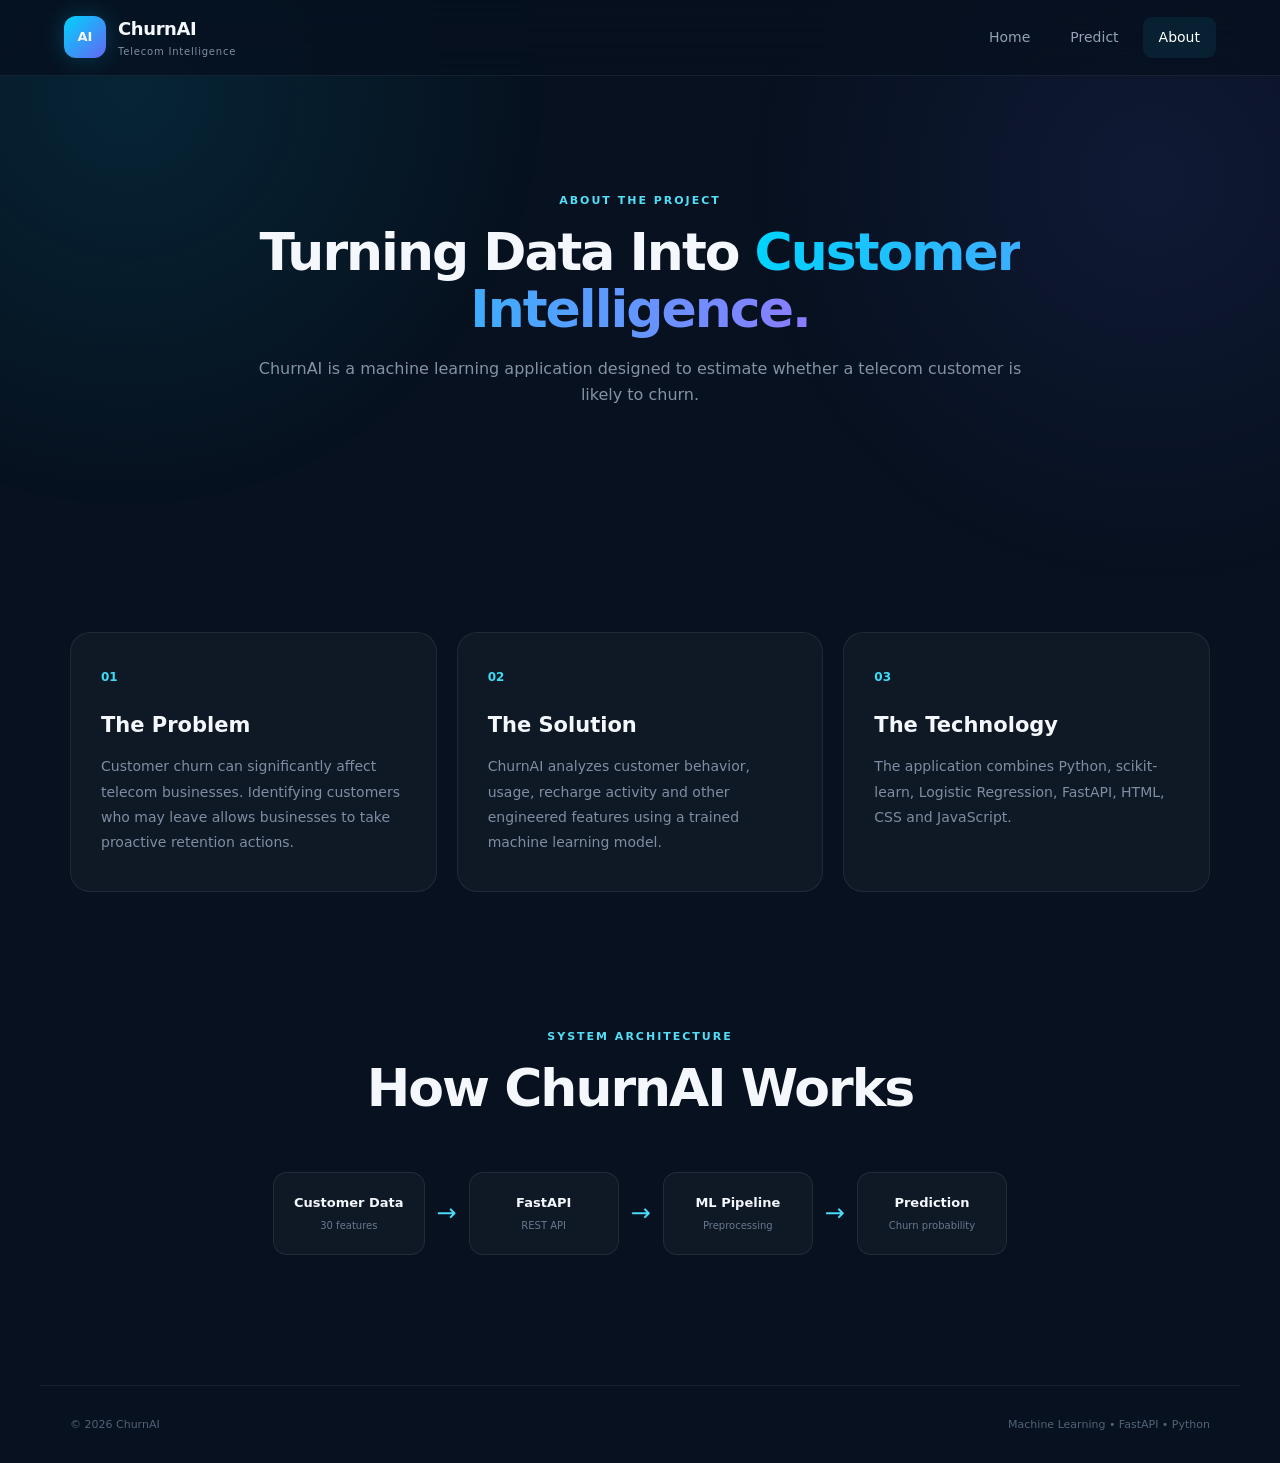
==== frontend/about.html @ fdecaa7c "Initial commit - telecom churn prediction system" ====
<!DOCTYPE html>
<html lang="en">

<head>

    <meta charset="UTF-8">

    <meta
        name="viewport"
        content="width=device-width, initial-scale=1.0"
    >

    <title>ChurnAI | About</title>

    <link rel="stylesheet" href="css/style.css">

</head>


<body>


<header class="navbar">

    <a href="index.html" class="brand">

        <div class="brand-icon">
            AI
        </div>

        <div>

            <strong>ChurnAI</strong>

            <small>
                Telecom Intelligence
            </small>

        </div>

    </a>


    <nav>

        <a href="index.html">
            Home
        </a>

        <a href="predict.html">
            Predict
        </a>

        <a href="about.html" class="active">
            About
        </a>

    </nav>

</header>



<main>


<section class="about-hero">

    <div class="section-heading">

        <span>
            ABOUT THE PROJECT
        </span>

        <h1>
            Turning Data Into
            <span>Customer Intelligence.</span>
        </h1>

        <p>
            ChurnAI is a machine learning application
            designed to estimate whether a telecom customer
            is likely to churn.
        </p>

    </div>

</section>



<section class="section">


    <div class="about-grid">


        <div class="about-card">

            <span>
                01
            </span>

            <h2>
                The Problem
            </h2>

            <p>
                Customer churn can significantly affect
                telecom businesses. Identifying customers
                who may leave allows businesses to take
                proactive retention actions.
            </p>

        </div>



        <div class="about-card">

            <span>
                02
            </span>

            <h2>
                The Solution
            </h2>

            <p>
                ChurnAI analyzes customer behavior,
                usage, recharge activity and other
                engineered features using a trained
                machine learning model.
            </p>

        </div>



        <div class="about-card">

            <span>
                03
            </span>

            <h2>
                The Technology
            </h2>

            <p>
                The application combines Python,
                scikit-learn, Logistic Regression,
                FastAPI, HTML, CSS and JavaScript.
            </p>

        </div>


    </div>


</section>



<section class="architecture">


    <div class="section-heading">

        <span>
            SYSTEM ARCHITECTURE
        </span>

        <h2>
            How ChurnAI Works
        </h2>

    </div>


    <div class="architecture-flow">


        <div class="architecture-node">

            <strong>
                Customer Data
            </strong>

            <span>
                30 features
            </span>

        </div>


        <div class="flow-arrow">
            →
        </div>


        <div class="architecture-node">

            <strong>
                FastAPI
            </strong>

            <span>
                REST API
            </span>

        </div>


        <div class="flow-arrow">
            →
        </div>


        <div class="architecture-node">

            <strong>
                ML Pipeline
            </strong>

            <span>
                Preprocessing
            </span>

        </div>


        <div class="flow-arrow">
            →
        </div>


        <div class="architecture-node">

            <strong>
                Prediction
            </strong>

            <span>
                Churn probability
            </span>

        </div>


    </div>

</section>


</main>



<footer>

    <div>
        © 2026 ChurnAI
    </div>

    <div>
        Machine Learning • FastAPI • Python
    </div>

</footer>


<script src="js/script.js"></script>

</body>

</html>
---- frontend/css/style.css ----
/* ============================================================
   CHURNAI - GLOBAL STYLES
   ============================================================ */


/* ============================================================
   RESET
   ============================================================ */

* {
    margin: 0;
    padding: 0;
    box-sizing: border-box;
}


html {
    scroll-behavior: smooth;
}


body {
    font-family:
        Inter,
        system-ui,
        -apple-system,
        BlinkMacSystemFont,
        "Segoe UI",
        sans-serif;

    background: #07111f;

    color: #f4f7fb;

    line-height: 1.6;

    min-height: 100vh;
}


/* ============================================================
   BACKGROUND
   ============================================================ */

body::before {
    content: "";

    position: fixed;

    inset: 0;

    pointer-events: none;

    background:
        radial-gradient(
            circle at 10% 10%,
            rgba(0, 212, 255, 0.10),
            transparent 30%
        ),

        radial-gradient(
            circle at 90% 20%,
            rgba(99, 102, 241, 0.10),
            transparent 30%
        );

    z-index: -1;
}


/* ============================================================
   LINKS
   ============================================================ */

a {
    color: inherit;

    text-decoration: none;
}


/* ============================================================
   NAVBAR
   ============================================================ */

.navbar {

    position: sticky;

    top: 0;

    z-index: 1000;

    height: 76px;

    padding:
        0
        clamp(20px, 5vw, 80px);

    display: flex;

    align-items: center;

    justify-content: space-between;

    background:
        rgba(7, 17, 31, 0.82);

    backdrop-filter: blur(18px);

    border-bottom:
        1px solid rgba(255, 255, 255, 0.07);
}


/* ============================================================
   BRAND
   ============================================================ */

.brand {

    display: flex;

    align-items: center;

    gap: 12px;
}


.brand-icon {

    width: 42px;

    height: 42px;

    display: grid;

    place-items: center;

    border-radius: 12px;

    font-size: 13px;

    font-weight: 800;

    background:
        linear-gradient(
            135deg,
            #00d4ff,
            #6366f1
        );

    box-shadow:
        0 0 25px rgba(0, 212, 255, 0.22);
}


.brand strong {

    display: block;

    font-size: 18px;

    letter-spacing: -0.4px;
}


.brand small {

    display: block;

    color: #7f8da3;

    font-size: 10px;

    letter-spacing: 0.8px;
}


/* ============================================================
   NAVIGATION
   ============================================================ */

.navbar nav {

    display: flex;

    align-items: center;

    gap: 8px;
}


.navbar nav a {

    position: relative;

    padding: 9px 16px;

    color: #93a1b5;

    font-size: 14px;

    font-weight: 500;

    border-radius: 9px;

    transition:
        color 0.25s ease,
        background 0.25s ease;
}


.navbar nav a:hover {

    color: white;

    background:
        rgba(255, 255, 255, 0.05);
}


.navbar nav a.active {

    color: #ffffff;

    background:
        rgba(0, 212, 255, 0.08);
}


/* ============================================================
   MAIN
   ============================================================ */

main {

    overflow: hidden;
}


/* ============================================================
   HERO
   ============================================================ */

.hero {

    max-width: 1250px;

    min-height: 700px;

    margin: auto;

    padding:
        100px 30px;

    display: grid;

    grid-template-columns:
        1.1fr
        0.9fr;

    align-items: center;

    gap: 70px;
}


.hero-content {

    max-width: 700px;
}


.status-pill {

    display: inline-flex;

    align-items: center;

    gap: 9px;

    padding: 7px 12px;

    margin-bottom: 24px;

    border:
        1px solid rgba(0, 212, 255, 0.18);

    border-radius: 999px;

    color: #79eaff;

    background:
        rgba(0, 212, 255, 0.06);

    font-size: 11px;

    font-weight: 700;

    letter-spacing: 1px;
}


.status-pill span {

    width: 7px;

    height: 7px;

    border-radius: 50%;

    background: #00e5a0;

    box-shadow:
        0 0 12px #00e5a0;

    animation:
        pulse 2s infinite;
}


.hero h1 {

    font-size:
        clamp(45px, 6vw, 78px);

    line-height: 1.02;

    letter-spacing: -4px;

    margin-bottom: 28px;
}


.hero h1 span {

    display: block;

    background:
        linear-gradient(
            90deg,
            #00d4ff,
            #8b7cff
        );

    -webkit-background-clip: text;

    background-clip: text;

    color: transparent;
}


.hero p {

    max-width: 620px;

    color: #8e9bad;

    font-size: 17px;

    line-height: 1.8;

    margin-bottom: 35px;
}


/* ============================================================
   BUTTONS
   ============================================================ */

.hero-buttons {

    display: flex;

    flex-wrap: wrap;

    gap: 13px;
}


.btn {

    display: inline-flex;

    align-items: center;

    justify-content: center;

    gap: 8px;

    padding:
        13px 21px;

    border-radius: 10px;

    font-size: 14px;

    font-weight: 700;

    cursor: pointer;

    border: 1px solid transparent;

    transition:
        transform 0.25s ease,
        box-shadow 0.25s ease,
        background 0.25s ease;
}


.btn:hover {

    transform:
        translateY(-3px);
}


.btn-primary {

    color: #03111b;

    background:
        linear-gradient(
            135deg,
            #00d4ff,
            #6ee7f9
        );

    box-shadow:
        0 10px 35px
        rgba(0, 212, 255, 0.18);
}


.btn-primary:hover {

    box-shadow:
        0 15px 45px
        rgba(0, 212, 255, 0.30);
}


.btn-secondary {

    color: #dbe4ef;

    background:
        rgba(255, 255, 255, 0.04);

    border:
        1px solid rgba(255, 255, 255, 0.10);
}


.btn-secondary:hover {

    background:
        rgba(255, 255, 255, 0.08);
}


/* ============================================================
   HERO CARD
   ============================================================ */

.hero-card {

    display: flex;

    justify-content: center;

    align-items: center;
}


.floating-card {

    width: min(390px, 100%);

    min-height: 360px;

    padding: 32px;

    border-radius: 26px;

    background:
        linear-gradient(
            145deg,
            rgba(18, 37, 59, 0.95),
            rgba(9, 23, 40, 0.92)
        );

    border:
        1px solid rgba(255, 255, 255, 0.09);

    box-shadow:
        0 35px 100px
        rgba(0, 0, 0, 0.35);

    animation:
        floatCard 5s ease-in-out infinite;
}


.card-label {

    display: block;

    color: #718198;

    font-size: 10px;

    letter-spacing: 2px;

    margin-bottom: 10px;
}


.floating-card strong {

    display: block;

    font-size: 28px;

    margin-bottom: 45px;
}


.mini-chart {

    height: 130px;

    display: flex;

    align-items: flex-end;

    gap: 14px;

    padding-bottom: 20px;

    border-bottom:
        1px solid rgba(255,255,255,0.08);
}


.mini-chart div {

    flex: 1;

    border-radius:
        7px 7px 2px 2px;

    background:
        linear-gradient(
            to top,
            #00d4ff,
            #6366f1
        );

    animation:
        chartGrow 1.5s ease forwards;
}


.card-footer {

    display: block;

    color: #728096;

    font-size: 12px;

    margin-top: 18px;
}


/* ============================================================
   SECTIONS
   ============================================================ */

.section {

    max-width: 1200px;

    margin: auto;

    padding:
        100px 30px;
}


.section-heading {

    max-width: 700px;

    margin:
        0 auto 55px;

    text-align: center;
}


.section-heading > span {

    color: #53def8;

    font-size: 11px;

    font-weight: 800;

    letter-spacing: 2px;
}


.section-heading h1,
.section-heading h2 {

    margin-top: 12px;

    font-size:
        clamp(34px, 5vw, 52px);

    line-height: 1.1;

    letter-spacing: -2px;
}


.section-heading p {

    margin-top: 18px;

    color: #8592a6;

    font-size: 16px;
}


/* ============================================================
   FEATURE GRID
   ============================================================ */

.feature-grid {

    display: grid;

    grid-template-columns:
        repeat(3, 1fr);

    gap: 20px;
}


.feature-card {

    padding: 30px;

    border-radius: 20px;

    background:
        rgba(255, 255, 255, 0.035);

    border:
        1px solid rgba(255, 255, 255, 0.07);

    transition:
        transform 0.3s ease,
        border 0.3s ease,
        background 0.3s ease;
}


.feature-card:hover {

    transform:
        translateY(-8px);

    background:
        rgba(255, 255, 255, 0.055);

    border-color:
        rgba(0, 212, 255, 0.25);
}


.feature-icon {

    width: 48px;

    height: 48px;

    display: grid;

    place-items: center;

    border-radius: 14px;

    margin-bottom: 20px;

    background:
        rgba(0, 212, 255, 0.08);

    font-size: 22px;
}


.feature-card h3 {

    font-size: 18px;

    margin-bottom: 10px;
}


.feature-card p {

    color: #8190a5;

    font-size: 14px;

    line-height: 1.7;
}


/* ============================================================
   CTA
   ============================================================ */

.cta-section {

    max-width: 1100px;

    margin:
        40px auto 100px;

    padding:
        70px 30px;

    text-align: center;

    border-radius: 28px;

    background:
        linear-gradient(
            135deg,
            rgba(0, 212, 255, 0.08),
            rgba(99, 102, 241, 0.08)
        );

    border:
        1px solid rgba(255, 255, 255, 0.08);
}


.cta-section h2 {

    font-size: 35px;

    letter-spacing: -1.5px;

    margin-bottom: 10px;
}


.cta-section p {

    color: #8794a8;

    margin-bottom: 25px;
}


/* ============================================================
   PREDICTION PAGE
   ============================================================ */

.prediction-page {

    max-width: 1050px;

    margin: auto;

    padding:
        90px 25px 110px;
}


.demo-box {

    margin-bottom: 30px;

    padding: 25px;

    display: flex;

    align-items: center;

    justify-content: space-between;

    gap: 20px;

    border-radius: 18px;

    background:
        rgba(255, 255, 255, 0.035);

    border:
        1px solid rgba(255, 255, 255, 0.08);
}


.demo-box h3 {

    margin-bottom: 5px;
}


.demo-box p {

    color: #7f8da1;

    font-size: 13px;
}


.demo-buttons {

    display: flex;

    flex-wrap: wrap;

    gap: 10px;
}


.demo-buttons button {

    padding: 11px 15px;

    border-radius: 9px;

    cursor: pointer;

    font-size: 12px;

    font-weight: 700;

    transition:
        transform 0.2s ease;
}


.demo-buttons button:hover {

    transform:
        translateY(-2px);
}


.demo-low {

    color: #5cf2b1;

    background:
        rgba(0, 229, 160, 0.07);

    border:
        1px solid rgba(0, 229, 160, 0.18);
}


.demo-high {

    color: #ff8e9b;

    background:
        rgba(255, 75, 100, 0.07);

    border:
        1px solid rgba(255, 75, 100, 0.18);
}


.demo-message {

    margin-top: 15px;

    color: #6ee7b7;

    font-size: 13px;

    animation:
        fadeIn 0.4s ease;
}


/* ============================================================
   FORM
   ============================================================ */

.prediction-form {

    display: flex;

    flex-direction: column;

    gap: 22px;

    transition:
        opacity 0.3s ease;
}


.form-section {

    padding: 30px;

    border-radius: 20px;

    background:
        rgba(255, 255, 255, 0.035);

    border:
        1px solid rgba(255, 255, 255, 0.07);
}


.form-section-heading {

    display: flex;

    align-items: flex-start;

    gap: 15px;

    margin-bottom: 28px;
}


.form-section-heading > span {

    width: 35px;

    height: 35px;

    display: grid;

    place-items: center;

    flex-shrink: 0;

    border-radius: 10px;

    color: #5ce7ff;

    background:
        rgba(0, 212, 255, 0.08);

    font-size: 12px;

    font-weight: 800;
}


.form-section-heading h2 {

    font-size: 19px;
}


.form-section-heading p {

    color: #75849a;

    font-size: 13px;

    margin-top: 3px;
}


.form-grid {

    display: grid;

    grid-template-columns:
        repeat(2, 1fr);

    gap: 22px;
}


.input-group {

    display: flex;

    flex-direction: column;

    gap: 6px;
}


.input-group label {

    color: #dce4ee;

    font-size: 13px;

    font-weight: 600;
}


.input-group small {

    min-height: 18px;

    color: #68778c;

    font-size: 11px;

    line-height: 1.4;
}


.input-group input {

    width: 100%;

    padding:
        12px 14px;

    color: #ffffff;

    background:
        rgba(0, 0, 0, 0.20);

    border:
        1px solid rgba(255, 255, 255, 0.09);

    border-radius: 9px;

    outline: none;

    font-size: 14px;

    transition:
        border 0.2s ease,
        box-shadow 0.2s ease;
}


.input-group input:focus {

    border-color:
        rgba(0, 212, 255, 0.55);

    box-shadow:
        0 0 0 3px
        rgba(0, 212, 255, 0.07);
}


.input-group input::placeholder {

    color: #506075;
}


/* ============================================================
   SUBMIT
   ============================================================ */

.submit-area {

    padding:
        25px;

    text-align: center;
}


.submit-btn {

    min-width: 230px;

    border: none;

    font-size: 14px;
}


.submit-area p {

    margin-top: 12px;

    color: #607087;

    font-size: 11px;
}


/* ============================================================
   LOADING
   ============================================================ */

.loading {

    padding: 70px 20px;

    text-align: center;

    animation:
        fadeIn 0.4s ease;
}


.loading h3 {

    margin-top: 20px;
}


.loading p {

    color: #708096;

    font-size: 13px;
}


.spinner {

    width: 50px;

    height: 50px;

    margin: auto;

    border:
        3px solid
        rgba(255,255,255,0.08);

    border-top-color:
        #00d4ff;

    border-radius: 50%;

    animation:
        spin 0.8s linear infinite;
}


.hidden {

    display: none !important;
}


/* ============================================================
   RESULT PAGE
   ============================================================ */

.result-page {

    max-width: 900px;

    margin: auto;

    padding:
        100px 25px;
}


.result-card {

    max-width: 700px;

    margin: auto;

    padding: 50px 35px;

    text-align: center;

    border-radius: 28px;

    background:
        linear-gradient(
            145deg,
            rgba(20, 38, 60, 0.9),
            rgba(9, 22, 38, 0.95)
        );

    border:
        1px solid rgba(255,255,255,0.08);

    box-shadow:
        0 35px 90px
        rgba(0,0,0,0.28);
}


.result-icon {

    width: 75px;

    height: 75px;

    display: grid;

    place-items: center;

    margin:
        0 auto 20px;

    border-radius: 50%;

    font-size: 30px;

    background:
        rgba(0, 212, 255, 0.08);
}


.risk-badge {

    display: inline-block;

    padding:
        7px 13px;

    margin-bottom: 18px;

    border-radius: 999px;

    font-size: 10px;

    font-weight: 800;

    letter-spacing: 1px;

    background:
        rgba(255,255,255,0.06);
}


.risk-badge.high-risk {

    color: #ff8e9b;

    background:
        rgba(255, 75, 100, 0.09);

    border:
        1px solid rgba(255, 75, 100, 0.18);
}


.risk-badge.low-risk {

    color: #5cf2b1;

    background:
        rgba(0, 229, 160, 0.08);

    border:
        1px solid rgba(0, 229, 160, 0.18);
}


.result-card h2 {

    font-size:
        clamp(25px, 4vw, 38px);

    letter-spacing: -1px;

    margin-bottom: 30px;
}


.probability {

    padding:
        25px;

    margin-bottom: 25px;

    border-radius: 18px;

    background:
        rgba(255,255,255,0.035);
}


.probability strong {

    display: block;

    font-size: 55px;

    line-height: 1;

    background:
        linear-gradient(
            90deg,
            #00d4ff,
            #8b7cff
        );

    -webkit-background-clip: text;

    background-clip: text;

    color: transparent;
}


.probability span {

    display: block;

    margin-top: 10px;

    color: #65758a;

    font-size: 10px;

    letter-spacing: 1.5px;

    font-weight: 700;
}


.result-card > p {

    color: #8996a8;

    font-size: 14px;

    max-width: 560px;

    margin:
        0 auto 30px;
}


.result-stats {

    display: grid;

    grid-template-columns:
        repeat(3, 1fr);

    gap: 10px;

    margin-bottom: 30px;
}


.result-stats div {

    padding: 17px 10px;

    border-radius: 12px;

    background:
        rgba(255,255,255,0.03);
}


.result-stats span {

    display: block;

    color: #64738a;

    font-size: 9px;

    letter-spacing: 1px;

    margin-bottom: 5px;
}


.result-stats strong {

    font-size: 12px;
}


.result-actions {

    display: flex;

    justify-content: center;

    gap: 10px;

    flex-wrap: wrap;
}


/* ============================================================
   ABOUT
   ============================================================ */

.about-hero {

    max-width: 900px;

    margin: auto;

    padding:
        110px 25px 70px;
}


.about-hero .section-heading {

    max-width: 800px;
}


.about-hero .section-heading h1 span {

    background:
        linear-gradient(
            90deg,
            #00d4ff,
            #8b7cff
        );

    -webkit-background-clip: text;

    background-clip: text;

    color: transparent;
}


.about-grid {

    display: grid;

    grid-template-columns:
        repeat(3, 1fr);

    gap: 20px;
}


.about-card {

    padding: 30px;

    min-height: 260px;

    border-radius: 20px;

    background:
        rgba(255,255,255,0.035);

    border:
        1px solid rgba(255,255,255,0.07);
}


.about-card > span {

    color: #3edbf7;

    font-size: 12px;

    font-weight: 800;
}


.about-card h2 {

    margin:
        20px 0 12px;

    font-size: 21px;
}


.about-card p {

    color: #7f8da2;

    font-size: 14px;

    line-height: 1.8;
}


/* ============================================================
   ARCHITECTURE
   ============================================================ */

.architecture {

    max-width: 1150px;

    margin:
        0 auto 100px;

    padding: 30px;
}


.architecture-flow {

    display: flex;

    align-items: center;

    justify-content: center;

    flex-wrap: wrap;

    gap: 12px;
}


.architecture-node {

    min-width: 150px;

    padding: 20px;

    text-align: center;

    border-radius: 14px;

    background:
        rgba(255,255,255,0.035);

    border:
        1px solid rgba(255,255,255,0.08);
}


.architecture-node strong {

    display: block;

    font-size: 13px;
}


.architecture-node span {

    display: block;

    color: #69788e;

    font-size: 10px;

    margin-top: 4px;
}


.flow-arrow {

    color: #4bdcf7;

    font-size: 24px;
}


/* ============================================================
   FOOTER
   ============================================================ */

footer {

    max-width: 1200px;

    margin: auto;

    padding:
        30px;

    display: flex;

    justify-content: space-between;

    gap: 20px;

    color: #536277;

    font-size: 11px;

    border-top:
        1px solid rgba(255,255,255,0.06);
}


/* ============================================================
   SCROLL REVEAL
   ============================================================ */

.reveal {

    opacity: 0;

    transform:
        translateY(30px);

    transition:
        opacity 0.8s ease,
        transform 0.8s ease;
}


.reveal.visible {

    opacity: 1;

    transform:
        translateY(0);
}


/* ============================================================
   ANIMATIONS
   ============================================================ */

@keyframes pulse {

    0%,
    100% {
        transform: scale(1);
        opacity: 1;
    }

    50% {
        transform: scale(1.5);
        opacity: 0.65;
    }

}


@keyframes floatCard {

    0%,
    100% {
        transform:
            translateY(0px);
    }

    50% {
        transform:
            translateY(-12px);
    }

}


@keyframes chartGrow {

    from {
        transform:
            scaleY(0);
        transform-origin:
            bottom;
    }

    to {
        transform:
            scaleY(1);
        transform-origin:
            bottom;
    }

}


@keyframes spin {

    to {
        transform:
            rotate(360deg);
    }

}


@keyframes fadeIn {

    from {
        opacity: 0;
    }

    to {
        opacity: 1;
    }

}


/* ============================================================
   RESPONSIVE TABLET
   ============================================================ */

@media (max-width: 900px) {

    .hero {

        grid-template-columns: 1fr;

        text-align: center;

        padding-top: 70px;

    }


    .hero-content {

        margin: auto;

    }


    .hero p {

        margin-left: auto;

        margin-right: auto;

    }


    .hero-buttons {

        justify-content: center;

    }


    .hero-card {

        margin-top: 20px;

    }


    .feature-grid {

        grid-template-columns:
            1fr;

    }


    .about-grid {

        grid-template-columns:
            1fr;

    }


    .demo-box {

        flex-direction: column;

        align-items: flex-start;

    }

}


/* ============================================================
   RESPONSIVE MOBILE
   ============================================================ */

@media (max-width: 650px) {

    .navbar {

        height: auto;

        min-height: 70px;

        padding:
            12px 18px;

        flex-direction: column;

        gap: 10px;

    }


    .navbar nav {

        width: 100%;

        justify-content: center;

    }


    .navbar nav a {

        padding:
            7px 10px;

        font-size: 12px;

    }


    .hero {

        padding:
            70px 20px;

        min-height: auto;

    }


    .hero h1 {

        font-size: 43px;

        letter-spacing: -2.5px;

    }


    .hero p {

        font-size: 15px;

    }


    .floating-card {

        min-height: 300px;

    }


    .section {

        padding:
            70px 20px;

    }


    .section-heading {

        margin-bottom: 35px;

    }


    .section-heading h1,
    .section-heading h2 {

        font-size: 35px;

    }


    .form-grid {

        grid-template-columns:
            1fr;

    }


    .form-section {

        padding: 22px 18px;

    }


    .result-card {

        padding:
            40px 20px;

    }


    .result-stats {

        grid-template-columns:
            1fr;

    }


    .result-actions {

        flex-direction: column;

    }


    .result-actions .btn {

        width: 100%;

    }


    .architecture-flow {

        flex-direction: column;

    }


    .flow-arrow {

        transform:
            rotate(90deg);

    }


    footer {

        flex-direction: column;

        text-align: center;

    }

}
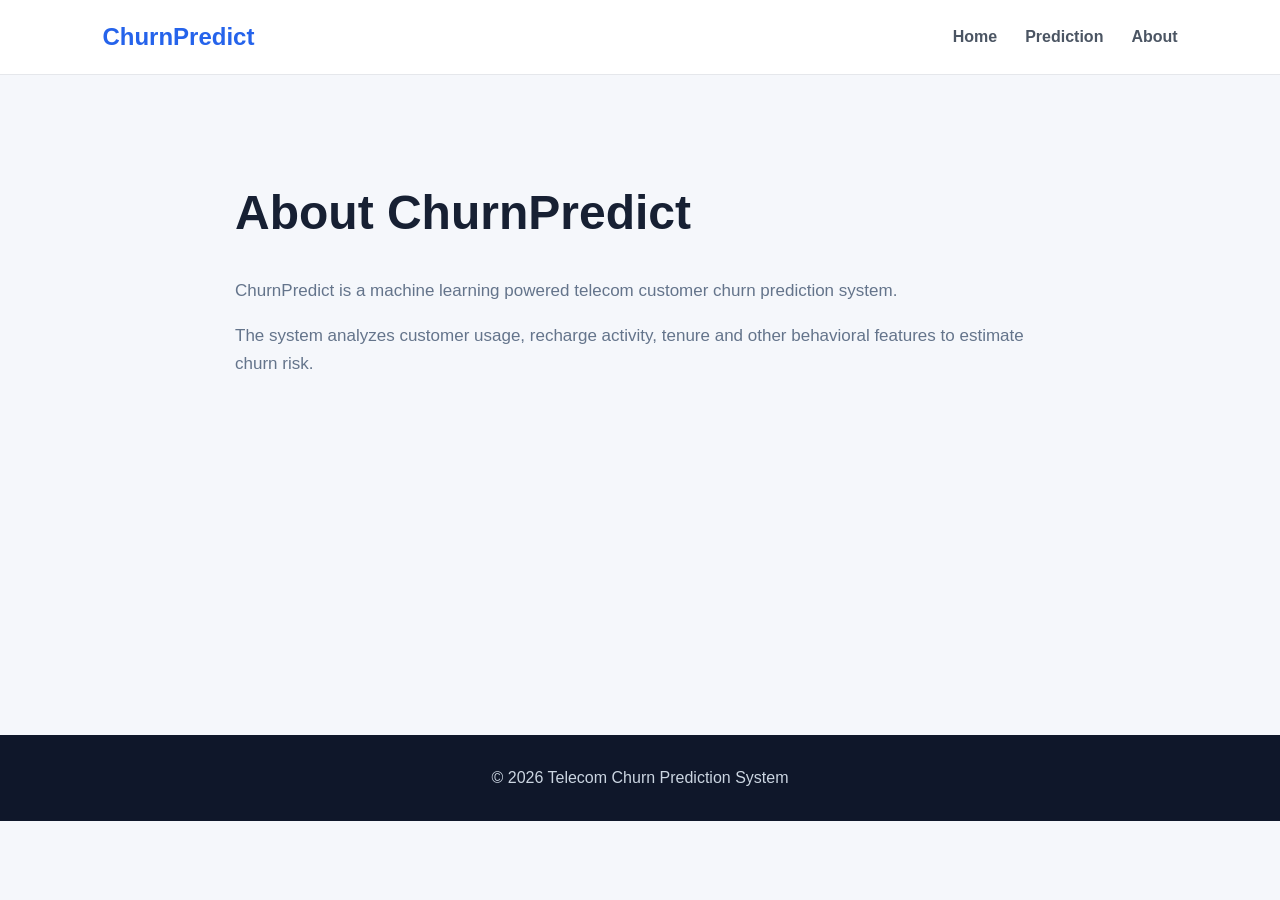
==== commit b67395fa: "Build frontend and connect churn prediction API" ====
--- a/frontend/about.html
+++ b/frontend/about.html
@@ -10,36 +10,22 @@
         content="width=device-width, initial-scale=1.0"
     >
 
-    <title>ChurnAI | About</title>
+    <title>About | ChurnPredict</title>
 
-    <link rel="stylesheet" href="css/style.css">
+    <link
+        rel="stylesheet"
+        href="css/style.css"
+    >
 
 </head>
 
-
 <body>
-
 
 <header class="navbar">
 
-    <a href="index.html" class="brand">
-
-        <div class="brand-icon">
-            AI
-        </div>
-
-        <div>
-
-            <strong>ChurnAI</strong>
-
-            <small>
-                Telecom Intelligence
-            </small>
-
-        </div>
-
-    </a>
-
+    <div class="logo">
+        ChurnPredict
+    </div>
 
     <nav>
 
@@ -47,11 +33,11 @@
             Home
         </a>
 
-        <a href="predict.html">
-            Predict
+        <a href="prediction.html">
+            Prediction
         </a>
 
-        <a href="about.html" class="active">
+        <a href="about.html">
             About
         </a>
 
@@ -60,218 +46,33 @@
 </header>
 
 
+<section class="page-section">
 
-<main>
+    <h1>
+        About ChurnPredict
+    </h1>
 
+    <p>
+        ChurnPredict is a machine learning powered
+        telecom customer churn prediction system.
+    </p>
 
-<section class="about-hero">
-
-    <div class="section-heading">
-
-        <span>
-            ABOUT THE PROJECT
-        </span>
-
-        <h1>
-            Turning Data Into
-            <span>Customer Intelligence.</span>
-        </h1>
-
-        <p>
-            ChurnAI is a machine learning application
-            designed to estimate whether a telecom customer
-            is likely to churn.
-        </p>
-
-    </div>
+    <p>
+        The system analyzes customer usage,
+        recharge activity, tenure and other
+        behavioral features to estimate churn risk.
+    </p>
 
 </section>
 
 
-
-<section class="section">
-
-
-    <div class="about-grid">
-
-
-        <div class="about-card">
-
-            <span>
-                01
-            </span>
-
-            <h2>
-                The Problem
-            </h2>
-
-            <p>
-                Customer churn can significantly affect
-                telecom businesses. Identifying customers
-                who may leave allows businesses to take
-                proactive retention actions.
-            </p>
-
-        </div>
-
-
-
-        <div class="about-card">
-
-            <span>
-                02
-            </span>
-
-            <h2>
-                The Solution
-            </h2>
-
-            <p>
-                ChurnAI analyzes customer behavior,
-                usage, recharge activity and other
-                engineered features using a trained
-                machine learning model.
-            </p>
-
-        </div>
-
-
-
-        <div class="about-card">
-
-            <span>
-                03
-            </span>
-
-            <h2>
-                The Technology
-            </h2>
-
-            <p>
-                The application combines Python,
-                scikit-learn, Logistic Regression,
-                FastAPI, HTML, CSS and JavaScript.
-            </p>
-
-        </div>
-
-
-    </div>
-
-
-</section>
-
-
-
-<section class="architecture">
-
-
-    <div class="section-heading">
-
-        <span>
-            SYSTEM ARCHITECTURE
-        </span>
-
-        <h2>
-            How ChurnAI Works
-        </h2>
-
-    </div>
-
-
-    <div class="architecture-flow">
-
-
-        <div class="architecture-node">
-
-            <strong>
-                Customer Data
-            </strong>
-
-            <span>
-                30 features
-            </span>
-
-        </div>
-
-
-        <div class="flow-arrow">
-            →
-        </div>
-
-
-        <div class="architecture-node">
-
-            <strong>
-                FastAPI
-            </strong>
-
-            <span>
-                REST API
-            </span>
-
-        </div>
-
-
-        <div class="flow-arrow">
-            →
-        </div>
-
-
-        <div class="architecture-node">
-
-            <strong>
-                ML Pipeline
-            </strong>
-
-            <span>
-                Preprocessing
-            </span>
-
-        </div>
-
-
-        <div class="flow-arrow">
-            →
-        </div>
-
-
-        <div class="architecture-node">
-
-            <strong>
-                Prediction
-            </strong>
-
-            <span>
-                Churn probability
-            </span>
-
-        </div>
-
-
-    </div>
-
-</section>
-
-
-</main>
-
-
-
 <footer>
 
-    <div>
-        © 2026 ChurnAI
-    </div>
-
-    <div>
-        Machine Learning • FastAPI • Python
-    </div>
+    <p>
+        © 2026 Telecom Churn Prediction System
+    </p>
 
 </footer>
-
-
-<script src="js/script.js"></script>
 
 </body>
 
--- a/frontend/css/style.css
+++ b/frontend/css/style.css
@@ -1,11 +1,6 @@
-/* ============================================================
-   CHURNAI - GLOBAL STYLES
-   ============================================================ */
-
-
-/* ============================================================
-   RESET
-   ============================================================ */
+/* =========================================================
+   GLOBAL
+========================================================= */
 
 * {
     margin: 0;
@@ -13,975 +8,426 @@
     box-sizing: border-box;
 }
 
-
 html {
     scroll-behavior: smooth;
 }
 
-
 body {
-    font-family:
-        Inter,
-        system-ui,
-        -apple-system,
-        BlinkMacSystemFont,
-        "Segoe UI",
-        sans-serif;
-
-    background: #07111f;
-
-    color: #f4f7fb;
-
+    font-family: Arial, Helvetica, sans-serif;
+    background: #f5f7fb;
+    color: #172033;
     line-height: 1.6;
-
-    min-height: 100vh;
-}
-
-
-/* ============================================================
-   BACKGROUND
-   ============================================================ */
-
-body::before {
-    content: "";
-
-    position: fixed;
-
-    inset: 0;
-
-    pointer-events: none;
+}
+
+
+/* =========================================================
+   NAVIGATION
+========================================================= */
+
+.navbar {
+    position: sticky;
+    top: 0;
+    z-index: 1000;
+
+    display: flex;
+    justify-content: space-between;
+    align-items: center;
+
+    padding: 18px 8%;
+
+    background: rgba(255, 255, 255, 0.95);
+
+    border-bottom: 1px solid #e5e7eb;
+
+    backdrop-filter: blur(10px);
+}
+
+.logo {
+    font-size: 24px;
+    font-weight: 800;
+
+    color: #2563eb;
+}
+
+.navbar nav {
+    display: flex;
+    gap: 28px;
+}
+
+.navbar nav a {
+    text-decoration: none;
+
+    color: #4b5563;
+
+    font-weight: 600;
+
+    transition: 0.3s ease;
+}
+
+.navbar nav a:hover,
+.navbar nav a.active {
+    color: #2563eb;
+}
+
+
+/* =========================================================
+   HERO
+========================================================= */
+
+.hero {
+    min-height: 85vh;
+
+    display: flex;
+    align-items: center;
+    justify-content: center;
+
+    text-align: center;
+
+    padding: 80px 20px;
 
     background:
         radial-gradient(
-            circle at 10% 10%,
-            rgba(0, 212, 255, 0.10),
-            transparent 30%
+            circle at top right,
+            #dbeafe,
+            transparent 35%
         ),
-
-        radial-gradient(
-            circle at 90% 20%,
-            rgba(99, 102, 241, 0.10),
-            transparent 30%
-        );
-
-    z-index: -1;
-}
-
-
-/* ============================================================
-   LINKS
-   ============================================================ */
-
-a {
-    color: inherit;
+        #f8fafc;
+}
+
+.hero-content {
+    max-width: 850px;
+
+    animation: fadeUp 0.8s ease;
+}
+
+.badge {
+    display: inline-block;
+
+    padding: 8px 16px;
+
+    border-radius: 50px;
+
+    background: #dbeafe;
+
+    color: #2563eb;
+
+    font-size: 13px;
+
+    font-weight: 700;
+
+    letter-spacing: 1px;
+
+    margin-bottom: 20px;
+}
+
+.hero h1 {
+    font-size: clamp(42px, 7vw, 78px);
+
+    line-height: 1.05;
+
+    margin-bottom: 25px;
+}
+
+.hero h1 span {
+    display: block;
+
+    color: #2563eb;
+}
+
+.hero-text {
+    max-width: 650px;
+
+    margin: auto;
+
+    font-size: 19px;
+
+    color: #64748b;
+}
+
+
+/* =========================================================
+   BUTTONS
+========================================================= */
+
+.hero-buttons {
+    display: flex;
+
+    justify-content: center;
+
+    gap: 15px;
+
+    margin-top: 35px;
+}
+
+.btn {
+    display: inline-block;
+
+    padding: 14px 25px;
+
+    border-radius: 10px;
 
     text-decoration: none;
-}
-
-
-/* ============================================================
-   NAVBAR
-   ============================================================ */
-
-.navbar {
-
-    position: sticky;
-
-    top: 0;
-
-    z-index: 1000;
-
-    height: 76px;
-
-    padding:
-        0
-        clamp(20px, 5vw, 80px);
-
-    display: flex;
-
-    align-items: center;
-
-    justify-content: space-between;
-
-    background:
-        rgba(7, 17, 31, 0.82);
-
-    backdrop-filter: blur(18px);
-
-    border-bottom:
-        1px solid rgba(255, 255, 255, 0.07);
-}
-
-
-/* ============================================================
-   BRAND
-   ============================================================ */
-
-.brand {
-
-    display: flex;
-
-    align-items: center;
-
-    gap: 12px;
-}
-
-
-.brand-icon {
-
-    width: 42px;
-
-    height: 42px;
-
-    display: grid;
-
-    place-items: center;
-
-    border-radius: 12px;
-
-    font-size: 13px;
-
-    font-weight: 800;
-
-    background:
-        linear-gradient(
-            135deg,
-            #00d4ff,
-            #6366f1
-        );
-
-    box-shadow:
-        0 0 25px rgba(0, 212, 255, 0.22);
-}
-
-
-.brand strong {
-
-    display: block;
-
-    font-size: 18px;
-
-    letter-spacing: -0.4px;
-}
-
-
-.brand small {
-
-    display: block;
-
-    color: #7f8da3;
-
-    font-size: 10px;
-
-    letter-spacing: 0.8px;
-}
-
-
-/* ============================================================
-   NAVIGATION
-   ============================================================ */
-
-.navbar nav {
-
-    display: flex;
-
-    align-items: center;
-
-    gap: 8px;
-}
-
-
-.navbar nav a {
-
-    position: relative;
-
-    padding: 9px 16px;
-
-    color: #93a1b5;
-
-    font-size: 14px;
-
-    font-weight: 500;
-
-    border-radius: 9px;
-
-    transition:
-        color 0.25s ease,
-        background 0.25s ease;
-}
-
-
-.navbar nav a:hover {
+
+    font-weight: 700;
+
+    transition: 0.3s ease;
+}
+
+.primary-btn {
+    background: #2563eb;
 
     color: white;
 
-    background:
-        rgba(255, 255, 255, 0.05);
-}
-
-
-.navbar nav a.active {
-
-    color: #ffffff;
-
-    background:
-        rgba(0, 212, 255, 0.08);
-}
-
-
-/* ============================================================
-   MAIN
-   ============================================================ */
-
-main {
-
-    overflow: hidden;
-}
-
-
-/* ============================================================
-   HERO
-   ============================================================ */
-
-.hero {
-
-    max-width: 1250px;
-
-    min-height: 700px;
-
-    margin: auto;
-
-    padding:
-        100px 30px;
-
-    display: grid;
-
-    grid-template-columns:
-        1.1fr
-        0.9fr;
-
-    align-items: center;
-
-    gap: 70px;
-}
-
-
-.hero-content {
-
-    max-width: 700px;
-}
-
-
-.status-pill {
-
-    display: inline-flex;
-
-    align-items: center;
-
-    gap: 9px;
-
-    padding: 7px 12px;
-
-    margin-bottom: 24px;
-
-    border:
-        1px solid rgba(0, 212, 255, 0.18);
-
-    border-radius: 999px;
-
-    color: #79eaff;
-
-    background:
-        rgba(0, 212, 255, 0.06);
-
-    font-size: 11px;
-
-    font-weight: 700;
-
-    letter-spacing: 1px;
-}
-
-
-.status-pill span {
-
-    width: 7px;
-
-    height: 7px;
-
-    border-radius: 50%;
-
-    background: #00e5a0;
-
-    box-shadow:
-        0 0 12px #00e5a0;
-
-    animation:
-        pulse 2s infinite;
-}
-
-
-.hero h1 {
-
-    font-size:
-        clamp(45px, 6vw, 78px);
-
-    line-height: 1.02;
-
-    letter-spacing: -4px;
-
-    margin-bottom: 28px;
-}
-
-
-.hero h1 span {
-
-    display: block;
-
-    background:
-        linear-gradient(
-            90deg,
-            #00d4ff,
-            #8b7cff
-        );
-
-    -webkit-background-clip: text;
-
-    background-clip: text;
-
-    color: transparent;
-}
-
-
-.hero p {
-
-    max-width: 620px;
-
-    color: #8e9bad;
-
-    font-size: 17px;
-
-    line-height: 1.8;
-
-    margin-bottom: 35px;
-}
-
-
-/* ============================================================
-   BUTTONS
-   ============================================================ */
-
-.hero-buttons {
-
-    display: flex;
-
-    flex-wrap: wrap;
-
-    gap: 13px;
-}
-
-
-.btn {
-
-    display: inline-flex;
-
-    align-items: center;
-
-    justify-content: center;
-
-    gap: 8px;
-
-    padding:
-        13px 21px;
-
-    border-radius: 10px;
-
-    font-size: 14px;
-
-    font-weight: 700;
-
-    cursor: pointer;
-
-    border: 1px solid transparent;
-
-    transition:
-        transform 0.25s ease,
-        box-shadow 0.25s ease,
-        background 0.25s ease;
-}
-
-
-.btn:hover {
-
-    transform:
-        translateY(-3px);
-}
-
-
-.btn-primary {
-
-    color: #03111b;
-
-    background:
-        linear-gradient(
-            135deg,
-            #00d4ff,
-            #6ee7f9
-        );
-
-    box-shadow:
-        0 10px 35px
-        rgba(0, 212, 255, 0.18);
-}
-
-
-.btn-primary:hover {
-
-    box-shadow:
-        0 15px 45px
-        rgba(0, 212, 255, 0.30);
-}
-
-
-.btn-secondary {
-
-    color: #dbe4ef;
-
-    background:
-        rgba(255, 255, 255, 0.04);
-
-    border:
-        1px solid rgba(255, 255, 255, 0.10);
-}
-
-
-.btn-secondary:hover {
-
-    background:
-        rgba(255, 255, 255, 0.08);
-}
-
-
-/* ============================================================
-   HERO CARD
-   ============================================================ */
-
-.hero-card {
-
-    display: flex;
-
-    justify-content: center;
-
-    align-items: center;
-}
-
-
-.floating-card {
-
-    width: min(390px, 100%);
-
-    min-height: 360px;
-
-    padding: 32px;
-
-    border-radius: 26px;
-
-    background:
-        linear-gradient(
-            145deg,
-            rgba(18, 37, 59, 0.95),
-            rgba(9, 23, 40, 0.92)
-        );
-
-    border:
-        1px solid rgba(255, 255, 255, 0.09);
-
-    box-shadow:
-        0 35px 100px
-        rgba(0, 0, 0, 0.35);
-
-    animation:
-        floatCard 5s ease-in-out infinite;
-}
-
-
-.card-label {
-
-    display: block;
-
-    color: #718198;
-
-    font-size: 10px;
-
-    letter-spacing: 2px;
-
-    margin-bottom: 10px;
-}
-
-
-.floating-card strong {
-
-    display: block;
-
-    font-size: 28px;
+    box-shadow: 0 10px 25px rgba(37, 99, 235, 0.25);
+}
+
+.primary-btn:hover {
+    transform: translateY(-3px);
+
+    background: #1d4ed8;
+}
+
+.secondary-btn {
+    background: white;
+
+    color: #2563eb;
+
+    border: 1px solid #dbeafe;
+}
+
+.secondary-btn:hover {
+    transform: translateY(-3px);
+
+    background: #eff6ff;
+}
+
+
+/* =========================================================
+   FEATURES
+========================================================= */
+
+.features {
+    padding: 90px 8%;
+
+    text-align: center;
+
+    background: white;
+}
+
+.features h2 {
+    font-size: 36px;
 
     margin-bottom: 45px;
 }
 
-
-.mini-chart {
-
-    height: 130px;
-
-    display: flex;
-
-    align-items: flex-end;
-
-    gap: 14px;
-
-    padding-bottom: 20px;
-
-    border-bottom:
-        1px solid rgba(255,255,255,0.08);
-}
-
-
-.mini-chart div {
-
-    flex: 1;
-
-    border-radius:
-        7px 7px 2px 2px;
-
-    background:
-        linear-gradient(
-            to top,
-            #00d4ff,
-            #6366f1
-        );
-
-    animation:
-        chartGrow 1.5s ease forwards;
-}
-
-
-.card-footer {
-
-    display: block;
-
-    color: #728096;
-
-    font-size: 12px;
-
-    margin-top: 18px;
-}
-
-
-/* ============================================================
-   SECTIONS
-   ============================================================ */
-
-.section {
-
-    max-width: 1200px;
-
-    margin: auto;
-
-    padding:
-        100px 30px;
-}
-
-
-.section-heading {
-
-    max-width: 700px;
-
-    margin:
-        0 auto 55px;
-
-    text-align: center;
-}
-
-
-.section-heading > span {
-
-    color: #53def8;
-
-    font-size: 11px;
-
-    font-weight: 800;
-
-    letter-spacing: 2px;
-}
-
-
-.section-heading h1,
-.section-heading h2 {
-
-    margin-top: 12px;
-
-    font-size:
-        clamp(34px, 5vw, 52px);
-
-    line-height: 1.1;
-
-    letter-spacing: -2px;
-}
-
-
-.section-heading p {
-
-    margin-top: 18px;
-
-    color: #8592a6;
-
-    font-size: 16px;
-}
-
-
-/* ============================================================
-   FEATURE GRID
-   ============================================================ */
-
 .feature-grid {
-
     display: grid;
 
     grid-template-columns:
         repeat(3, 1fr);
 
-    gap: 20px;
-}
-
+    gap: 25px;
+
+    max-width: 1100px;
+
+    margin: auto;
+}
 
 .feature-card {
+    padding: 35px 25px;
+
+    border-radius: 18px;
+
+    background: #f8fafc;
+
+    border: 1px solid #e5e7eb;
+
+    transition: 0.35s ease;
+}
+
+.feature-card:hover {
+    transform: translateY(-8px);
+
+    box-shadow:
+        0 20px 40px rgba(15, 23, 42, 0.08);
+}
+
+.feature-icon {
+    font-size: 40px;
+
+    margin-bottom: 15px;
+}
+
+.feature-card h3 {
+    margin-bottom: 10px;
+}
+
+.feature-card p {
+    color: #64748b;
+}
+
+
+/* =========================================================
+   PAGE HEADER
+========================================================= */
+
+.prediction-header {
+    text-align: center;
+
+    padding: 70px 20px 40px;
+
+    animation: fadeUp 0.7s ease;
+}
+
+.prediction-header h1 {
+    font-size: clamp(35px, 5vw, 55px);
+
+    margin-bottom: 15px;
+}
+
+.prediction-header p:not(.badge) {
+    max-width: 700px;
+
+    margin: auto;
+
+    color: #64748b;
+}
+
+
+/* =========================================================
+   INFORMATION BOX
+========================================================= */
+
+.info-box {
+    max-width: 1000px;
+
+    margin: 0 auto 30px;
+
+    padding: 25px;
+
+    border-radius: 15px;
+
+    background: #eff6ff;
+
+    border: 1px solid #bfdbfe;
+}
+
+.info-box h3 {
+    margin-bottom: 8px;
+
+    color: #1d4ed8;
+}
+
+.info-box p {
+    color: #475569;
+
+    margin-bottom: 5px;
+}
+
+
+/* =========================================================
+   EXAMPLES
+========================================================= */
+
+.examples {
+    max-width: 1000px;
+
+    margin: auto;
+
+    padding: 25px;
+
+    text-align: center;
+}
+
+.examples h2 {
+    margin-bottom: 5px;
+}
+
+.examples p {
+    color: #64748b;
+
+    margin-bottom: 20px;
+}
+
+.example-buttons {
+    display: flex;
+
+    justify-content: center;
+
+    gap: 15px;
+
+    flex-wrap: wrap;
+}
+
+.example-btn {
+    border: none;
+
+    padding: 13px 22px;
+
+    border-radius: 10px;
+
+    cursor: pointer;
+
+    font-weight: 700;
+
+    transition: 0.3s ease;
+}
+
+.example-btn:hover {
+    transform: translateY(-3px);
+}
+
+.example-btn.low {
+    background: #dcfce7;
+
+    color: #166534;
+}
+
+.example-btn.high {
+    background: #fee2e2;
+
+    color: #991b1b;
+}
+
+
+/* =========================================================
+   FORM
+========================================================= */
+
+.form-section {
+    max-width: 1100px;
+
+    margin: auto;
+
+    padding: 30px 20px 80px;
+}
+
+.form-group {
+    background: white;
 
     padding: 30px;
 
-    border-radius: 20px;
-
-    background:
-        rgba(255, 255, 255, 0.035);
-
-    border:
-        1px solid rgba(255, 255, 255, 0.07);
-
-    transition:
-        transform 0.3s ease,
-        border 0.3s ease,
-        background 0.3s ease;
-}
-
-
-.feature-card:hover {
-
-    transform:
-        translateY(-8px);
-
-    background:
-        rgba(255, 255, 255, 0.055);
-
-    border-color:
-        rgba(0, 212, 255, 0.25);
-}
-
-
-.feature-icon {
-
-    width: 48px;
-
-    height: 48px;
-
-    display: grid;
-
-    place-items: center;
-
-    border-radius: 14px;
-
-    margin-bottom: 20px;
-
-    background:
-        rgba(0, 212, 255, 0.08);
+    margin-bottom: 25px;
+
+    border-radius: 18px;
+
+    border: 1px solid #e5e7eb;
+
+    box-shadow:
+        0 8px 30px rgba(15, 23, 42, 0.04);
+
+    animation: fadeUp 0.7s ease;
+}
+
+.form-group h2 {
+    margin-bottom: 25px;
 
     font-size: 22px;
-}
-
-
-.feature-card h3 {
-
-    font-size: 18px;
-
-    margin-bottom: 10px;
-}
-
-
-.feature-card p {
-
-    color: #8190a5;
-
-    font-size: 14px;
-
-    line-height: 1.7;
-}
-
-
-/* ============================================================
-   CTA
-   ============================================================ */
-
-.cta-section {
-
-    max-width: 1100px;
-
-    margin:
-        40px auto 100px;
-
-    padding:
-        70px 30px;
-
-    text-align: center;
-
-    border-radius: 28px;
-
-    background:
-        linear-gradient(
-            135deg,
-            rgba(0, 212, 255, 0.08),
-            rgba(99, 102, 241, 0.08)
-        );
-
-    border:
-        1px solid rgba(255, 255, 255, 0.08);
-}
-
-
-.cta-section h2 {
-
-    font-size: 35px;
-
-    letter-spacing: -1.5px;
-
-    margin-bottom: 10px;
-}
-
-
-.cta-section p {
-
-    color: #8794a8;
-
-    margin-bottom: 25px;
-}
-
-
-/* ============================================================
-   PREDICTION PAGE
-   ============================================================ */
-
-.prediction-page {
-
-    max-width: 1050px;
-
-    margin: auto;
-
-    padding:
-        90px 25px 110px;
-}
-
-
-.demo-box {
-
-    margin-bottom: 30px;
-
-    padding: 25px;
-
-    display: flex;
-
-    align-items: center;
-
-    justify-content: space-between;
-
-    gap: 20px;
-
-    border-radius: 18px;
-
-    background:
-        rgba(255, 255, 255, 0.035);
-
-    border:
-        1px solid rgba(255, 255, 255, 0.08);
-}
-
-
-.demo-box h3 {
-
-    margin-bottom: 5px;
-}
-
-
-.demo-box p {
-
-    color: #7f8da1;
-
-    font-size: 13px;
-}
-
-
-.demo-buttons {
-
-    display: flex;
-
-    flex-wrap: wrap;
-
-    gap: 10px;
-}
-
-
-.demo-buttons button {
-
-    padding: 11px 15px;
-
-    border-radius: 9px;
-
-    cursor: pointer;
-
-    font-size: 12px;
-
-    font-weight: 700;
-
-    transition:
-        transform 0.2s ease;
-}
-
-
-.demo-buttons button:hover {
-
-    transform:
-        translateY(-2px);
-}
-
-
-.demo-low {
-
-    color: #5cf2b1;
-
-    background:
-        rgba(0, 229, 160, 0.07);
-
-    border:
-        1px solid rgba(0, 229, 160, 0.18);
-}
-
-
-.demo-high {
-
-    color: #ff8e9b;
-
-    background:
-        rgba(255, 75, 100, 0.07);
-
-    border:
-        1px solid rgba(255, 75, 100, 0.18);
-}
-
-
-.demo-message {
-
-    margin-top: 15px;
-
-    color: #6ee7b7;
-
-    font-size: 13px;
-
-    animation:
-        fadeIn 0.4s ease;
-}
-
-
-/* ============================================================
-   FORM
-   ============================================================ */
-
-.prediction-form {
-
-    display: flex;
-
-    flex-direction: column;
-
-    gap: 22px;
-
-    transition:
-        opacity 0.3s ease;
-}
-
-
-.form-section {
-
-    padding: 30px;
-
-    border-radius: 20px;
-
-    background:
-        rgba(255, 255, 255, 0.035);
-
-    border:
-        1px solid rgba(255, 255, 255, 0.07);
-}
-
-
-.form-section-heading {
-
-    display: flex;
-
-    align-items: flex-start;
-
-    gap: 15px;
-
-    margin-bottom: 28px;
-}
-
-
-.form-section-heading > span {
-
-    width: 35px;
-
-    height: 35px;
-
-    display: grid;
-
-    place-items: center;
-
-    flex-shrink: 0;
-
-    border-radius: 10px;
-
-    color: #5ce7ff;
-
-    background:
-        rgba(0, 212, 255, 0.08);
-
-    font-size: 12px;
-
-    font-weight: 800;
-}
-
-
-.form-section-heading h2 {
-
-    font-size: 19px;
-}
-
-
-.form-section-heading p {
-
-    color: #75849a;
-
-    font-size: 13px;
-
-    margin-top: 3px;
-}
-
+
+    color: #1e293b;
+}
 
 .form-grid {
-
     display: grid;
 
     grid-template-columns:
@@ -990,404 +436,467 @@
     gap: 22px;
 }
 
-
 .input-group {
-
     display: flex;
 
     flex-direction: column;
-
-    gap: 6px;
-}
-
+}
 
 .input-group label {
-
-    color: #dce4ee;
-
-    font-size: 13px;
+    margin-bottom: 7px;
+
+    font-weight: 700;
+
+    color: #334155;
+}
+
+.input-group input {
+    width: 100%;
+
+    padding: 13px 14px;
+
+    border: 1px solid #cbd5e1;
+
+    border-radius: 9px;
+
+    outline: none;
+
+    font-size: 15px;
+
+    transition: 0.25s ease;
+}
+
+.input-group input:focus {
+    border-color: #2563eb;
+
+    box-shadow:
+        0 0 0 3px rgba(37, 99, 235, 0.1);
+}
+
+.input-group small {
+    margin-top: 5px;
+
+    color: #94a3b8;
+
+    font-size: 12px;
+}
+
+
+/* =========================================================
+   SUBMIT
+========================================================= */
+
+.submit-area {
+    text-align: center;
+
+    padding: 20px;
+}
+
+.predict-btn {
+    border: none;
+
+    padding: 16px 35px;
+
+    border-radius: 12px;
+
+    background: #2563eb;
+
+    color: white;
+
+    font-size: 16px;
+
+    font-weight: 700;
+
+    cursor: pointer;
+
+    transition: 0.3s ease;
+
+    box-shadow:
+        0 10px 25px rgba(37, 99, 235, 0.25);
+}
+
+.predict-btn:hover {
+    transform: translateY(-3px);
+
+    background: #1d4ed8;
+}
+
+#formMessage {
+    margin-top: 15px;
 
     font-weight: 600;
 }
 
 
-.input-group small {
-
-    min-height: 18px;
-
-    color: #68778c;
-
-    font-size: 11px;
-
-    line-height: 1.4;
-}
-
-
-.input-group input {
+/* =========================================================
+   ABOUT / GENERAL PAGE
+========================================================= */
+
+.page-section {
+    max-width: 850px;
+
+    margin: auto;
+
+    padding: 100px 20px;
+
+    min-height: 70vh;
+
+    animation: fadeUp 0.7s ease;
+}
+
+.page-section h1 {
+    font-size: 48px;
+
+    margin-bottom: 25px;
+}
+
+.page-section p {
+    margin-bottom: 18px;
+
+    color: #64748b;
+
+    font-size: 17px;
+}
+
+
+/* =========================================================
+   FOOTER
+========================================================= */
+
+footer {
+    padding: 30px;
+
+    text-align: center;
+
+    background: #0f172a;
+
+    color: #cbd5e1;
+
+    margin-top: 30px;
+}
+
+
+/* =========================================================
+   ANIMATIONS
+========================================================= */
+
+@keyframes fadeUp {
+
+    from {
+
+        opacity: 0;
+
+        transform:
+            translateY(30px);
+
+    }
+
+    to {
+
+        opacity: 1;
+
+        transform:
+            translateY(0);
+
+    }
+
+}
+
+
+/* =========================================================
+   RESPONSIVE DESIGN
+========================================================= */
+
+@media (max-width: 800px) {
+
+    .navbar {
+        flex-direction: column;
+
+        gap: 15px;
+    }
+
+    .feature-grid {
+        grid-template-columns: 1fr;
+    }
+
+    .form-grid {
+        grid-template-columns: 1fr;
+    }
+
+    .hero-buttons {
+        flex-direction: column;
+
+        align-items: center;
+    }
+
+    .btn {
+        width: 220px;
+    }
+
+}
+
+
+@media (max-width: 500px) {
+
+    .navbar nav {
+        gap: 15px;
+    }
+
+    .navbar nav a {
+        font-size: 14px;
+    }
+
+    .form-group {
+        padding: 20px;
+    }
+
+    .hero {
+        min-height: 75vh;
+    }
+
+}
+/* =========================================================
+   RESULT PAGE
+========================================================= */
+
+.result-page {
+
+    min-height: 80vh;
+
+    display: flex;
+
+    align-items: center;
+
+    justify-content: center;
+
+    padding: 70px 20px;
+
+    background:
+        radial-gradient(
+            circle at top right,
+            #dbeafe,
+            transparent 35%
+        ),
+        #f8fafc;
+
+}
+
+
+.result-card {
 
     width: 100%;
 
-    padding:
-        12px 14px;
-
-    color: #ffffff;
-
-    background:
-        rgba(0, 0, 0, 0.20);
-
-    border:
-        1px solid rgba(255, 255, 255, 0.09);
-
-    border-radius: 9px;
-
-    outline: none;
+    max-width: 650px;
+
+    padding: 50px 40px;
+
+    text-align: center;
+
+    background: white;
+
+    border-radius: 22px;
+
+    border: 1px solid #e5e7eb;
+
+    box-shadow:
+        0 25px 60px rgba(15, 23, 42, 0.10);
+
+    animation: resultAppear 0.7s ease;
+
+}
+
+
+.result-icon {
+
+    width: 90px;
+
+    height: 90px;
+
+    margin: 0 auto 25px;
+
+    display: flex;
+
+    align-items: center;
+
+    justify-content: center;
+
+    border-radius: 50%;
+
+    background: #eff6ff;
+
+    font-size: 42px;
+
+}
+
+
+.result-card h1 {
+
+    font-size: 38px;
+
+    margin: 15px 0;
+
+}
+
+
+.result-description {
+
+    color: #64748b;
+
+    max-width: 500px;
+
+    margin: 0 auto 30px;
+
+}
+
+
+/* =========================================================
+   RISK
+========================================================= */
+
+.risk-container {
+
+    display: flex;
+
+    justify-content: space-between;
+
+    align-items: center;
+
+    padding: 18px 20px;
+
+    margin-bottom: 20px;
+
+    border-radius: 12px;
+
+    background: #f8fafc;
+
+}
+
+
+.risk-container span {
+
+    color: #64748b;
+
+    font-weight: 600;
+
+}
+
+
+.risk-container strong {
+
+    font-size: 20px;
+
+}
+
+
+/* =========================================================
+   PROBABILITY
+========================================================= */
+
+.probability-container {
+
+    text-align: left;
+
+    margin-bottom: 25px;
+
+}
+
+
+.probability-header {
+
+    display: flex;
+
+    justify-content: space-between;
+
+    margin-bottom: 10px;
+
+    font-weight: 700;
+
+}
+
+
+.progress-bar {
+
+    width: 100%;
+
+    height: 14px;
+
+    overflow: hidden;
+
+    border-radius: 50px;
+
+    background: #e2e8f0;
+
+}
+
+
+.progress-fill {
+
+    width: 0%;
+
+    height: 100%;
+
+    border-radius: 50px;
+
+    transition:
+        width 1.2s ease;
+
+}
+
+
+/* =========================================================
+   DETAILS
+========================================================= */
+
+.prediction-details {
+
+    display: grid;
+
+    grid-template-columns:
+        repeat(2, 1fr);
+
+    gap: 15px;
+
+    margin-bottom: 30px;
+
+}
+
+
+.detail-box {
+
+    padding: 20px;
+
+    border-radius: 12px;
+
+    background: #f8fafc;
+
+    border: 1px solid #e5e7eb;
+
+}
+
+
+.detail-box span {
+
+    display: block;
+
+    color: #64748b;
 
     font-size: 14px;
 
-    transition:
-        border 0.2s ease,
-        box-shadow 0.2s ease;
-}
-
-
-.input-group input:focus {
-
-    border-color:
-        rgba(0, 212, 255, 0.55);
-
-    box-shadow:
-        0 0 0 3px
-        rgba(0, 212, 255, 0.07);
-}
-
-
-.input-group input::placeholder {
-
-    color: #506075;
-}
-
-
-/* ============================================================
-   SUBMIT
-   ============================================================ */
-
-.submit-area {
-
-    padding:
-        25px;
-
-    text-align: center;
-}
-
-
-.submit-btn {
-
-    min-width: 230px;
-
-    border: none;
-
-    font-size: 14px;
-}
-
-
-.submit-area p {
-
-    margin-top: 12px;
-
-    color: #607087;
-
-    font-size: 11px;
-}
-
-
-/* ============================================================
-   LOADING
-   ============================================================ */
-
-.loading {
-
-    padding: 70px 20px;
-
-    text-align: center;
-
-    animation:
-        fadeIn 0.4s ease;
-}
-
-
-.loading h3 {
-
-    margin-top: 20px;
-}
-
-
-.loading p {
-
-    color: #708096;
-
-    font-size: 13px;
-}
-
-
-.spinner {
-
-    width: 50px;
-
-    height: 50px;
-
-    margin: auto;
-
-    border:
-        3px solid
-        rgba(255,255,255,0.08);
-
-    border-top-color:
-        #00d4ff;
-
-    border-radius: 50%;
-
-    animation:
-        spin 0.8s linear infinite;
-}
-
-
-.hidden {
-
-    display: none !important;
-}
-
-
-/* ============================================================
-   RESULT PAGE
-   ============================================================ */
-
-.result-page {
-
-    max-width: 900px;
-
-    margin: auto;
-
-    padding:
-        100px 25px;
-}
-
-
-.result-card {
-
-    max-width: 700px;
-
-    margin: auto;
-
-    padding: 50px 35px;
-
-    text-align: center;
-
-    border-radius: 28px;
-
-    background:
-        linear-gradient(
-            145deg,
-            rgba(20, 38, 60, 0.9),
-            rgba(9, 22, 38, 0.95)
-        );
-
-    border:
-        1px solid rgba(255,255,255,0.08);
-
-    box-shadow:
-        0 35px 90px
-        rgba(0,0,0,0.28);
-}
-
-
-.result-icon {
-
-    width: 75px;
-
-    height: 75px;
-
-    display: grid;
-
-    place-items: center;
-
-    margin:
-        0 auto 20px;
-
-    border-radius: 50%;
-
-    font-size: 30px;
-
-    background:
-        rgba(0, 212, 255, 0.08);
-}
-
-
-.risk-badge {
-
-    display: inline-block;
-
-    padding:
-        7px 13px;
-
-    margin-bottom: 18px;
-
-    border-radius: 999px;
-
-    font-size: 10px;
-
-    font-weight: 800;
-
-    letter-spacing: 1px;
-
-    background:
-        rgba(255,255,255,0.06);
-}
-
-
-.risk-badge.high-risk {
-
-    color: #ff8e9b;
-
-    background:
-        rgba(255, 75, 100, 0.09);
-
-    border:
-        1px solid rgba(255, 75, 100, 0.18);
-}
-
-
-.risk-badge.low-risk {
-
-    color: #5cf2b1;
-
-    background:
-        rgba(0, 229, 160, 0.08);
-
-    border:
-        1px solid rgba(0, 229, 160, 0.18);
-}
-
-
-.result-card h2 {
-
-    font-size:
-        clamp(25px, 4vw, 38px);
-
-    letter-spacing: -1px;
-
-    margin-bottom: 30px;
-}
-
-
-.probability {
-
-    padding:
-        25px;
-
-    margin-bottom: 25px;
-
-    border-radius: 18px;
-
-    background:
-        rgba(255,255,255,0.035);
-}
-
-
-.probability strong {
-
-    display: block;
-
-    font-size: 55px;
-
-    line-height: 1;
-
-    background:
-        linear-gradient(
-            90deg,
-            #00d4ff,
-            #8b7cff
-        );
-
-    -webkit-background-clip: text;
-
-    background-clip: text;
-
-    color: transparent;
-}
-
-
-.probability span {
-
-    display: block;
-
-    margin-top: 10px;
-
-    color: #65758a;
-
-    font-size: 10px;
-
-    letter-spacing: 1.5px;
-
-    font-weight: 700;
-}
-
-
-.result-card > p {
-
-    color: #8996a8;
-
-    font-size: 14px;
-
-    max-width: 560px;
-
-    margin:
-        0 auto 30px;
-}
-
-
-.result-stats {
-
-    display: grid;
-
-    grid-template-columns:
-        repeat(3, 1fr);
-
-    gap: 10px;
-
-    margin-bottom: 30px;
-}
-
-
-.result-stats div {
-
-    padding: 17px 10px;
-
-    border-radius: 12px;
-
-    background:
-        rgba(255,255,255,0.03);
-}
-
-
-.result-stats span {
-
-    display: block;
-
-    color: #64738a;
-
-    font-size: 9px;
-
-    letter-spacing: 1px;
-
     margin-bottom: 5px;
-}
-
-
-.result-stats strong {
-
-    font-size: 12px;
-}
-
+
+}
+
+
+.detail-box strong {
+
+    font-size: 18px;
+
+}
+
+
+/* =========================================================
+   RESULT BUTTONS
+========================================================= */
 
 .result-actions {
 
@@ -1395,550 +904,64 @@
 
     justify-content: center;
 
-    gap: 10px;
+    gap: 15px;
 
     flex-wrap: wrap;
-}
-
-
-/* ============================================================
-   ABOUT
-   ============================================================ */
-
-.about-hero {
-
-    max-width: 900px;
-
-    margin: auto;
-
-    padding:
-        110px 25px 70px;
-}
-
-
-.about-hero .section-heading {
-
-    max-width: 800px;
-}
-
-
-.about-hero .section-heading h1 span {
-
-    background:
-        linear-gradient(
-            90deg,
-            #00d4ff,
-            #8b7cff
-        );
-
-    -webkit-background-clip: text;
-
-    background-clip: text;
-
-    color: transparent;
-}
-
-
-.about-grid {
-
-    display: grid;
-
-    grid-template-columns:
-        repeat(3, 1fr);
-
-    gap: 20px;
-}
-
-
-.about-card {
-
-    padding: 30px;
-
-    min-height: 260px;
-
-    border-radius: 20px;
-
-    background:
-        rgba(255,255,255,0.035);
-
-    border:
-        1px solid rgba(255,255,255,0.07);
-}
-
-
-.about-card > span {
-
-    color: #3edbf7;
-
-    font-size: 12px;
-
-    font-weight: 800;
-}
-
-
-.about-card h2 {
-
-    margin:
-        20px 0 12px;
-
-    font-size: 21px;
-}
-
-
-.about-card p {
-
-    color: #7f8da2;
-
-    font-size: 14px;
-
-    line-height: 1.8;
-}
-
-
-/* ============================================================
-   ARCHITECTURE
-   ============================================================ */
-
-.architecture {
-
-    max-width: 1150px;
-
-    margin:
-        0 auto 100px;
-
-    padding: 30px;
-}
-
-
-.architecture-flow {
-
-    display: flex;
-
-    align-items: center;
-
-    justify-content: center;
-
-    flex-wrap: wrap;
-
-    gap: 12px;
-}
-
-
-.architecture-node {
-
-    min-width: 150px;
-
-    padding: 20px;
-
-    text-align: center;
-
-    border-radius: 14px;
-
-    background:
-        rgba(255,255,255,0.035);
-
-    border:
-        1px solid rgba(255,255,255,0.08);
-}
-
-
-.architecture-node strong {
-
-    display: block;
-
-    font-size: 13px;
-}
-
-
-.architecture-node span {
-
-    display: block;
-
-    color: #69788e;
-
-    font-size: 10px;
-
-    margin-top: 4px;
-}
-
-
-.flow-arrow {
-
-    color: #4bdcf7;
-
-    font-size: 24px;
-}
-
-
-/* ============================================================
-   FOOTER
-   ============================================================ */
-
-footer {
-
-    max-width: 1200px;
-
-    margin: auto;
-
-    padding:
-        30px;
-
-    display: flex;
-
-    justify-content: space-between;
-
-    gap: 20px;
-
-    color: #536277;
-
-    font-size: 11px;
-
-    border-top:
-        1px solid rgba(255,255,255,0.06);
-}
-
-
-/* ============================================================
-   SCROLL REVEAL
-   ============================================================ */
-
-.reveal {
-
-    opacity: 0;
-
-    transform:
-        translateY(30px);
-
-    transition:
-        opacity 0.8s ease,
-        transform 0.8s ease;
-}
-
-
-.reveal.visible {
-
-    opacity: 1;
-
-    transform:
-        translateY(0);
-}
-
-
-/* ============================================================
-   ANIMATIONS
-   ============================================================ */
-
-@keyframes pulse {
-
-    0%,
-    100% {
-        transform: scale(1);
+
+}
+
+
+/* =========================================================
+   RESULT ANIMATION
+========================================================= */
+
+@keyframes resultAppear {
+
+    from {
+
+        opacity: 0;
+
+        transform:
+            translateY(30px)
+            scale(0.97);
+
+    }
+
+    to {
+
         opacity: 1;
-    }
-
-    50% {
-        transform: scale(1.5);
-        opacity: 0.65;
-    }
-
-}
-
-
-@keyframes floatCard {
-
-    0%,
-    100% {
+
         transform:
-            translateY(0px);
-    }
-
-    50% {
-        transform:
-            translateY(-12px);
-    }
-
-}
-
-
-@keyframes chartGrow {
-
-    from {
-        transform:
-            scaleY(0);
-        transform-origin:
-            bottom;
-    }
-
-    to {
-        transform:
-            scaleY(1);
-        transform-origin:
-            bottom;
-    }
-
-}
-
-
-@keyframes spin {
-
-    to {
-        transform:
-            rotate(360deg);
-    }
-
-}
-
-
-@keyframes fadeIn {
-
-    from {
-        opacity: 0;
-    }
-
-    to {
-        opacity: 1;
-    }
-
-}
-
-
-/* ============================================================
-   RESPONSIVE TABLET
-   ============================================================ */
-
-@media (max-width: 900px) {
-
-    .hero {
+            translateY(0)
+            scale(1);
+
+    }
+
+}
+
+
+/* =========================================================
+   MOBILE RESULT PAGE
+========================================================= */
+
+@media (max-width: 600px) {
+
+    .result-card {
+
+        padding: 35px 20px;
+
+    }
+
+    .result-card h1 {
+
+        font-size: 30px;
+
+    }
+
+    .prediction-details {
 
         grid-template-columns: 1fr;
 
-        text-align: center;
-
-        padding-top: 70px;
-
-    }
-
-
-    .hero-content {
-
-        margin: auto;
-
-    }
-
-
-    .hero p {
-
-        margin-left: auto;
-
-        margin-right: auto;
-
-    }
-
-
-    .hero-buttons {
-
-        justify-content: center;
-
-    }
-
-
-    .hero-card {
-
-        margin-top: 20px;
-
-    }
-
-
-    .feature-grid {
-
-        grid-template-columns:
-            1fr;
-
-    }
-
-
-    .about-grid {
-
-        grid-template-columns:
-            1fr;
-
-    }
-
-
-    .demo-box {
-
-        flex-direction: column;
-
-        align-items: flex-start;
-
-    }
-
-}
-
-
-/* ============================================================
-   RESPONSIVE MOBILE
-   ============================================================ */
-
-@media (max-width: 650px) {
-
-    .navbar {
-
-        height: auto;
-
-        min-height: 70px;
-
-        padding:
-            12px 18px;
-
-        flex-direction: column;
-
-        gap: 10px;
-
-    }
-
-
-    .navbar nav {
-
-        width: 100%;
-
-        justify-content: center;
-
-    }
-
-
-    .navbar nav a {
-
-        padding:
-            7px 10px;
-
-        font-size: 12px;
-
-    }
-
-
-    .hero {
-
-        padding:
-            70px 20px;
-
-        min-height: auto;
-
-    }
-
-
-    .hero h1 {
-
-        font-size: 43px;
-
-        letter-spacing: -2.5px;
-
-    }
-
-
-    .hero p {
-
-        font-size: 15px;
-
-    }
-
-
-    .floating-card {
-
-        min-height: 300px;
-
-    }
-
-
-    .section {
-
-        padding:
-            70px 20px;
-
-    }
-
-
-    .section-heading {
-
-        margin-bottom: 35px;
-
-    }
-
-
-    .section-heading h1,
-    .section-heading h2 {
-
-        font-size: 35px;
-
-    }
-
-
-    .form-grid {
-
-        grid-template-columns:
-            1fr;
-
-    }
-
-
-    .form-section {
-
-        padding: 22px 18px;
-
-    }
-
-
-    .result-card {
-
-        padding:
-            40px 20px;
-
-    }
-
-
-    .result-stats {
-
-        grid-template-columns:
-            1fr;
-
-    }
-
-
-    .result-actions {
-
-        flex-direction: column;
-
-    }
-
-
-    .result-actions .btn {
-
-        width: 100%;
-
-    }
-
-
-    .architecture-flow {
-
-        flex-direction: column;
-
-    }
-
-
-    .flow-arrow {
-
-        transform:
-            rotate(90deg);
-
-    }
-
-
-    footer {
-
-        flex-direction: column;
-
-        text-align: center;
-
     }
 
 }
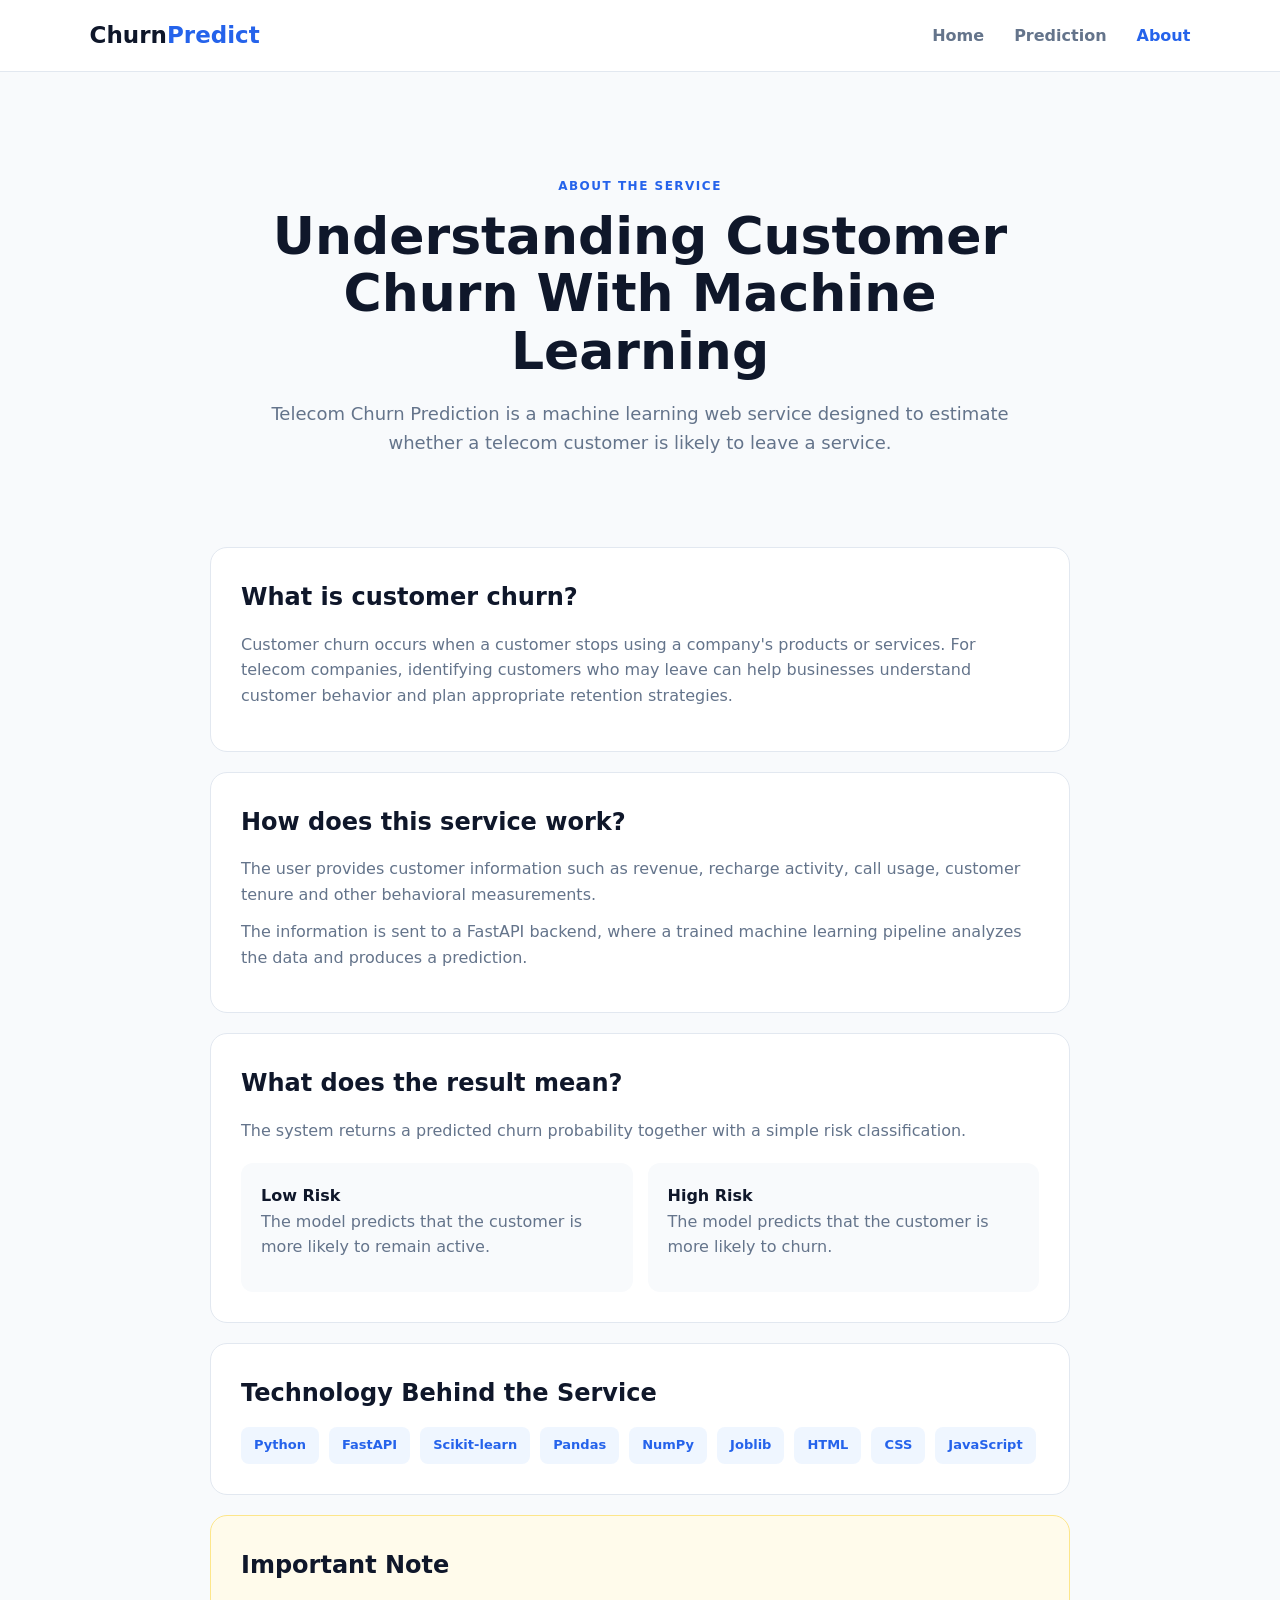
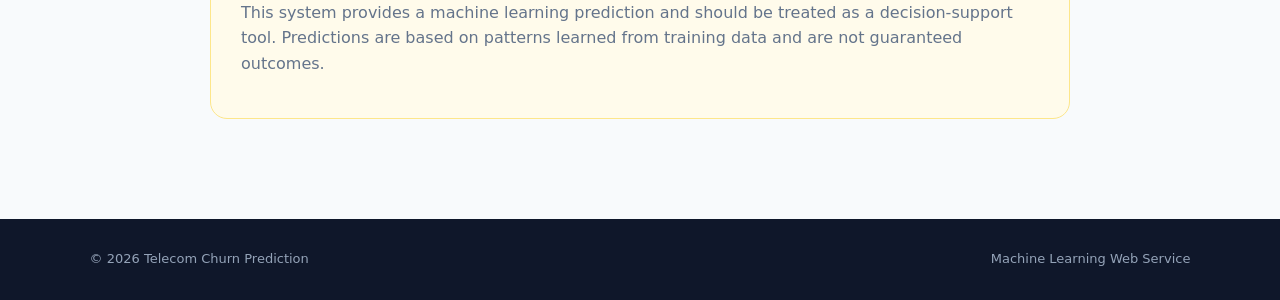
==== commit 6faec107: "Rebuild frontend pages and styling" ====
--- a/frontend/about.html
+++ b/frontend/about.html
@@ -19,13 +19,15 @@
 
 </head>
 
+
 <body>
 
+
 <header class="navbar">
 
-    <div class="logo">
-        ChurnPredict
-    </div>
+    <a href="index.html" class="logo">
+        Churn<span>Predict</span>
+    </a>
 
     <nav>
 
@@ -37,7 +39,7 @@
             Prediction
         </a>
 
-        <a href="about.html">
+        <a href="about.html" class="active">
             About
         </a>
 
@@ -46,34 +48,173 @@
 </header>
 
 
-<section class="page-section">
+<main>
+
+<section class="about-hero">
+
+    <span class="eyebrow">
+        ABOUT THE SERVICE
+    </span>
 
     <h1>
-        About ChurnPredict
+        Understanding Customer Churn
+        With Machine Learning
     </h1>
 
     <p>
-        ChurnPredict is a machine learning powered
-        telecom customer churn prediction system.
+        Telecom Churn Prediction is a machine learning
+        web service designed to estimate whether a telecom
+        customer is likely to leave a service.
     </p>
 
+</section>
+
+
+<section class="about-content">
+
+
+    <div class="about-card">
+
+        <h2>
+            What is customer churn?
+        </h2>
+
+        <p>
+            Customer churn occurs when a customer stops using
+            a company's products or services. For telecom
+            companies, identifying customers who may leave
+            can help businesses understand customer behavior
+            and plan appropriate retention strategies.
+        </p>
+
+    </div>
+
+
+    <div class="about-card">
+
+        <h2>
+            How does this service work?
+        </h2>
+
+        <p>
+            The user provides customer information such as
+            revenue, recharge activity, call usage, customer
+            tenure and other behavioral measurements.
+        </p>
+
+        <p>
+            The information is sent to a FastAPI backend,
+            where a trained machine learning pipeline analyzes
+            the data and produces a prediction.
+        </p>
+
+    </div>
+
+
+    <div class="about-card">
+
+        <h2>
+            What does the result mean?
+        </h2>
+
+        <p>
+            The system returns a predicted churn probability
+            together with a simple risk classification.
+        </p>
+
+        <div class="risk-explanation">
+
+            <div>
+                <strong>Low Risk</strong>
+
+                <p>
+                    The model predicts that the customer
+                    is more likely to remain active.
+                </p>
+            </div>
+
+
+            <div>
+                <strong>High Risk</strong>
+
+                <p>
+                    The model predicts that the customer
+                    is more likely to churn.
+                </p>
+            </div>
+
+        </div>
+
+    </div>
+
+
+    <div class="about-card">
+
+        <h2>
+            Technology Behind the Service
+        </h2>
+
+        <div class="technology-list">
+
+            <span>Python</span>
+
+            <span>FastAPI</span>
+
+            <span>Scikit-learn</span>
+
+            <span>Pandas</span>
+
+            <span>NumPy</span>
+
+            <span>Joblib</span>
+
+            <span>HTML</span>
+
+            <span>CSS</span>
+
+            <span>JavaScript</span>
+
+        </div>
+
+    </div>
+
+
+    <div class="about-card notice-card">
+
+        <h2>
+            Important Note
+        </h2>
+
+        <p>
+            This system provides a machine learning prediction
+            and should be treated as a decision-support tool.
+            Predictions are based on patterns learned from
+            training data and are not guaranteed outcomes.
+        </p>
+
+    </div>
+
+
+</section>
+
+</main>
+
+
+<footer>
+
     <p>
-        The system analyzes customer usage,
-        recharge activity, tenure and other
-        behavioral features to estimate churn risk.
+        © 2026 Telecom Churn Prediction
     </p>
 
-</section>
-
-
-<footer>
-
     <p>
-        © 2026 Telecom Churn Prediction System
+        Machine Learning Web Service
     </p>
 
 </footer>
 
+
+<script src="js/script.js"></script>
+
 </body>
 
 </html>
--- a/frontend/css/style.css
+++ b/frontend/css/style.css
@@ -1,147 +1,137 @@
-/* =========================================================
-   GLOBAL
-========================================================= */
-
 * {
     margin: 0;
     padding: 0;
     box-sizing: border-box;
 }
 
+
+:root {
+
+    --primary: #2563eb;
+
+    --primary-dark: #1d4ed8;
+
+    --dark: #0f172a;
+
+    --text: #334155;
+
+    --muted: #64748b;
+
+    --light: #f8fafc;
+
+    --border: #e2e8f0;
+
+    --white: #ffffff;
+
+}
+
+
 html {
     scroll-behavior: smooth;
 }
 
+
 body {
-    font-family: Arial, Helvetica, sans-serif;
-    background: #f5f7fb;
-    color: #172033;
+
+    font-family:
+        Inter,
+        system-ui,
+        -apple-system,
+        BlinkMacSystemFont,
+        "Segoe UI",
+        sans-serif;
+
+    background: var(--light);
+
+    color: var(--text);
+
     line-height: 1.6;
+
+}
+
+
+a {
+    text-decoration: none;
+    color: inherit;
+}
+
+
+button,
+input {
+    font: inherit;
 }
 
 
 /* =========================================================
-   NAVIGATION
+   NAVBAR
 ========================================================= */
 
 .navbar {
+
+    height: 72px;
+
+    padding: 0 7%;
+
+    display: flex;
+
+    align-items: center;
+
+    justify-content: space-between;
+
+    background: white;
+
+    border-bottom: 1px solid var(--border);
+
     position: sticky;
+
     top: 0;
-    z-index: 1000;
+
+    z-index: 100;
+
+}
+
+
+.logo {
+
+    font-size: 23px;
+
+    font-weight: 800;
+
+    color: var(--dark);
+
+}
+
+
+.logo span {
+    color: var(--primary);
+}
+
+
+nav {
 
     display: flex;
-    justify-content: space-between;
-    align-items: center;
-
-    padding: 18px 8%;
-
-    background: rgba(255, 255, 255, 0.95);
-
-    border-bottom: 1px solid #e5e7eb;
-
-    backdrop-filter: blur(10px);
-}
-
-.logo {
-    font-size: 24px;
-    font-weight: 800;
-
-    color: #2563eb;
-}
-
-.navbar nav {
-    display: flex;
-    gap: 28px;
-}
-
-.navbar nav a {
-    text-decoration: none;
-
-    color: #4b5563;
+
+    gap: 30px;
+
+}
+
+
+nav a {
+
+    color: var(--muted);
 
     font-weight: 600;
 
-    transition: 0.3s ease;
-}
-
-.navbar nav a:hover,
-.navbar nav a.active {
-    color: #2563eb;
-}
-
-
-/* =========================================================
-   HERO
-========================================================= */
-
-.hero {
-    min-height: 85vh;
-
-    display: flex;
-    align-items: center;
-    justify-content: center;
-
-    text-align: center;
-
-    padding: 80px 20px;
-
-    background:
-        radial-gradient(
-            circle at top right,
-            #dbeafe,
-            transparent 35%
-        ),
-        #f8fafc;
-}
-
-.hero-content {
-    max-width: 850px;
-
-    animation: fadeUp 0.8s ease;
-}
-
-.badge {
-    display: inline-block;
-
-    padding: 8px 16px;
-
-    border-radius: 50px;
-
-    background: #dbeafe;
-
-    color: #2563eb;
-
-    font-size: 13px;
-
-    font-weight: 700;
-
-    letter-spacing: 1px;
-
-    margin-bottom: 20px;
-}
-
-.hero h1 {
-    font-size: clamp(42px, 7vw, 78px);
-
-    line-height: 1.05;
-
-    margin-bottom: 25px;
-}
-
-.hero h1 span {
-    display: block;
-
-    color: #2563eb;
-}
-
-.hero-text {
-    max-width: 650px;
-
-    margin: auto;
-
-    font-size: 19px;
-
-    color: #64748b;
+    transition: 0.3s;
+
+}
+
+
+nav a:hover,
+nav a.active {
+
+    color: var(--primary);
+
 }
 
 
@@ -149,78 +139,323 @@
    BUTTONS
 ========================================================= */
 
+.btn {
+
+    display: inline-flex;
+
+    align-items: center;
+
+    justify-content: center;
+
+    padding: 13px 22px;
+
+    border-radius: 10px;
+
+    font-weight: 700;
+
+    border: none;
+
+    cursor: pointer;
+
+    transition:
+        transform 0.25s,
+        box-shadow 0.25s,
+        background 0.25s;
+
+}
+
+
+.btn:hover {
+
+    transform: translateY(-3px);
+
+}
+
+
+.primary-btn {
+
+    background: var(--primary);
+
+    color: white;
+
+    box-shadow:
+        0 10px 25px rgba(37, 99, 235, 0.22);
+
+}
+
+
+.primary-btn:hover {
+
+    background: var(--primary-dark);
+
+}
+
+
+.secondary-btn {
+
+    background: white;
+
+    color: var(--dark);
+
+    border: 1px solid var(--border);
+
+}
+
+
+/* =========================================================
+   GENERAL
+========================================================= */
+
+.eyebrow {
+
+    display: inline-block;
+
+    color: var(--primary);
+
+    font-size: 12px;
+
+    font-weight: 800;
+
+    letter-spacing: 1.5px;
+
+    margin-bottom: 12px;
+
+}
+
+
+.section {
+
+    padding: 90px 7%;
+
+}
+
+
+.section-heading {
+
+    text-align: center;
+
+    max-width: 720px;
+
+    margin: 0 auto 50px;
+
+}
+
+
+.section-heading h1,
+.section-heading h2 {
+
+    color: var(--dark);
+
+    font-size: 42px;
+
+    line-height: 1.15;
+
+    margin-bottom: 15px;
+
+}
+
+
+.section-heading p {
+
+    color: var(--muted);
+
+}
+
+
+/* =========================================================
+   HOME HERO
+========================================================= */
+
+.hero {
+
+    min-height: 650px;
+
+    padding: 80px 7%;
+
+    display: grid;
+
+    grid-template-columns: 1.2fr 0.8fr;
+
+    gap: 70px;
+
+    align-items: center;
+
+    background:
+        radial-gradient(
+            circle at 90% 20%,
+            #dbeafe,
+            transparent 35%
+        );
+
+}
+
+
+.hero-content {
+
+    animation: slideUp 0.7s ease;
+
+}
+
+
+.hero h1 {
+
+    font-size: clamp(45px, 6vw, 72px);
+
+    line-height: 1.05;
+
+    color: var(--dark);
+
+    margin-bottom: 25px;
+
+}
+
+
+.hero h1 span {
+
+    display: block;
+
+    color: var(--primary);
+
+}
+
+
+.hero p {
+
+    max-width: 650px;
+
+    font-size: 18px;
+
+    color: var(--muted);
+
+    margin-bottom: 30px;
+
+}
+
+
 .hero-buttons {
+
     display: flex;
 
-    justify-content: center;
-
     gap: 15px;
 
-    margin-top: 35px;
-}
-
-.btn {
+    flex-wrap: wrap;
+
+}
+
+
+.hero-card {
+
+    padding: 30px;
+
+    background: white;
+
+    border-radius: 22px;
+
+    border: 1px solid var(--border);
+
+    box-shadow:
+        0 30px 70px rgba(15, 23, 42, 0.12);
+
+    animation: floatCard 4s ease-in-out infinite;
+
+}
+
+
+.card-top {
+
+    color: #16a34a;
+
+    font-size: 12px;
+
+    font-weight: 800;
+
+    margin-bottom: 50px;
+
+}
+
+
+.status-dot {
+
     display: inline-block;
 
-    padding: 14px 25px;
-
-    border-radius: 10px;
-
-    text-decoration: none;
-
-    font-weight: 700;
-
-    transition: 0.3s ease;
-}
-
-.primary-btn {
-    background: #2563eb;
-
-    color: white;
-
-    box-shadow: 0 10px 25px rgba(37, 99, 235, 0.25);
-}
-
-.primary-btn:hover {
-    transform: translateY(-3px);
-
-    background: #1d4ed8;
-}
-
-.secondary-btn {
-    background: white;
-
-    color: #2563eb;
-
-    border: 1px solid #dbeafe;
-}
-
-.secondary-btn:hover {
-    transform: translateY(-3px);
-
-    background: #eff6ff;
+    width: 9px;
+
+    height: 9px;
+
+    border-radius: 50%;
+
+    background: #22c55e;
+
+    margin-right: 7px;
+
+}
+
+
+.prediction-preview {
+
+    padding: 25px;
+
+    border-radius: 16px;
+
+    background: #f8fafc;
+
+}
+
+
+.prediction-preview span {
+
+    display: block;
+
+    color: var(--muted);
+
+    margin-bottom: 8px;
+
+}
+
+
+.prediction-preview strong {
+
+    display: block;
+
+    font-size: 32px;
+
+    color: #16a34a;
+
+    margin-bottom: 20px;
+
+}
+
+
+.mini-progress {
+
+    height: 10px;
+
+    background: #e2e8f0;
+
+    border-radius: 50px;
+
+    overflow: hidden;
+
+}
+
+
+.mini-progress div {
+
+    width: 25%;
+
+    height: 100%;
+
+    background: #16a34a;
+
 }
 
 
 /* =========================================================
-   FEATURES
+   FEATURE CARDS
 ========================================================= */
 
-.features {
-    padding: 90px 8%;
-
-    text-align: center;
-
-    background: white;
-}
-
-.features h2 {
-    font-size: 36px;
-
-    margin-bottom: 45px;
-}
-
 .feature-grid {
+
     display: grid;
 
     grid-template-columns:
@@ -228,229 +463,269 @@
 
     gap: 25px;
 
-    max-width: 1100px;
-
-    margin: auto;
-}
+}
+
 
 .feature-card {
-    padding: 35px 25px;
-
-    border-radius: 18px;
-
-    background: #f8fafc;
-
-    border: 1px solid #e5e7eb;
-
-    transition: 0.35s ease;
-}
+
+    padding: 30px;
+
+    background: white;
+
+    border: 1px solid var(--border);
+
+    border-radius: 16px;
+
+    transition:
+        transform 0.3s,
+        box-shadow 0.3s;
+
+}
+
 
 .feature-card:hover {
+
     transform: translateY(-8px);
 
     box-shadow:
         0 20px 40px rgba(15, 23, 42, 0.08);
-}
-
-.feature-icon {
-    font-size: 40px;
+
+}
+
+
+.feature-number {
+
+    color: var(--primary);
+
+    font-size: 13px;
+
+    font-weight: 800;
+
+    margin-bottom: 30px;
+
+}
+
+
+.feature-card h3 {
+
+    color: var(--dark);
+
+    margin-bottom: 10px;
+
+}
+
+
+.feature-card p {
+
+    color: var(--muted);
+
+}
+
+
+/* =========================================================
+   CTA
+========================================================= */
+
+.cta-section {
+
+    margin: 0 7% 80px;
+
+    padding: 70px 30px;
+
+    text-align: center;
+
+    border-radius: 25px;
+
+    background: var(--dark);
+
+    color: white;
+
+}
+
+
+.cta-section h2 {
+
+    font-size: 38px;
+
+    margin-bottom: 10px;
+
+}
+
+
+.cta-section p {
+
+    color: #cbd5e1;
+
+    margin-bottom: 25px;
+
+}
+
+
+/* =========================================================
+   FORM PAGE
+========================================================= */
+
+.form-section {
+
+    max-width: 1050px;
+
+    margin: auto;
+
+    padding: 80px 20px;
+
+}
+
+
+.test-buttons {
+
+    display: flex;
+
+    gap: 12px;
 
     margin-bottom: 15px;
-}
-
-.feature-card h3 {
-    margin-bottom: 10px;
-}
-
-.feature-card p {
-    color: #64748b;
-}
-
-
-/* =========================================================
-   PAGE HEADER
-========================================================= */
-
-.prediction-header {
+
+    justify-content: center;
+
+    flex-wrap: wrap;
+
+}
+
+
+.test-btn {
+
+    padding: 12px 18px;
+
+    border-radius: 9px;
+
+    cursor: pointer;
+
+    font-weight: 700;
+
+    border: 1px solid var(--border);
+
+    background: white;
+
+}
+
+
+.low-test:hover {
+
+    background: #dcfce7;
+
+}
+
+
+.high-test:hover {
+
+    background: #fee2e2;
+
+}
+
+
+.form-message {
+
+    min-height: 25px;
+
     text-align: center;
 
-    padding: 70px 20px 40px;
-
-    animation: fadeUp 0.7s ease;
-}
-
-.prediction-header h1 {
-    font-size: clamp(35px, 5vw, 55px);
-
-    margin-bottom: 15px;
-}
-
-.prediction-header p:not(.badge) {
-    max-width: 700px;
-
-    margin: auto;
-
-    color: #64748b;
-}
-
-
-/* =========================================================
-   INFORMATION BOX
-========================================================= */
-
-.info-box {
-    max-width: 1000px;
-
-    margin: 0 auto 30px;
-
-    padding: 25px;
-
-    border-radius: 15px;
-
-    background: #eff6ff;
-
-    border: 1px solid #bfdbfe;
-}
-
-.info-box h3 {
-    margin-bottom: 8px;
-
-    color: #1d4ed8;
-}
-
-.info-box p {
-    color: #475569;
-
-    margin-bottom: 5px;
-}
-
-
-/* =========================================================
-   EXAMPLES
-========================================================= */
-
-.examples {
-    max-width: 1000px;
-
-    margin: auto;
-
-    padding: 25px;
-
-    text-align: center;
-}
-
-.examples h2 {
-    margin-bottom: 5px;
-}
-
-.examples p {
-    color: #64748b;
+    font-weight: 600;
 
     margin-bottom: 20px;
-}
-
-.example-buttons {
+
+}
+
+
+.form-card {
+
+    background: white;
+
+    border: 1px solid var(--border);
+
+    border-radius: 18px;
+
+    padding: 32px;
+
+    margin-bottom: 25px;
+
+}
+
+
+.form-card-heading {
+
     display: flex;
 
-    justify-content: center;
-
-    gap: 15px;
-
-    flex-wrap: wrap;
-}
-
-.example-btn {
-    border: none;
-
-    padding: 13px 22px;
-
-    border-radius: 10px;
-
-    cursor: pointer;
-
-    font-weight: 700;
-
-    transition: 0.3s ease;
-}
-
-.example-btn:hover {
-    transform: translateY(-3px);
-}
-
-.example-btn.low {
-    background: #dcfce7;
-
-    color: #166534;
-}
-
-.example-btn.high {
-    background: #fee2e2;
-
-    color: #991b1b;
-}
-
-
-/* =========================================================
-   FORM
-========================================================= */
-
-.form-section {
-    max-width: 1100px;
-
-    margin: auto;
-
-    padding: 30px 20px 80px;
-}
-
-.form-group {
-    background: white;
-
-    padding: 30px;
-
-    margin-bottom: 25px;
-
-    border-radius: 18px;
-
-    border: 1px solid #e5e7eb;
-
-    box-shadow:
-        0 8px 30px rgba(15, 23, 42, 0.04);
-
-    animation: fadeUp 0.7s ease;
-}
-
-.form-group h2 {
-    margin-bottom: 25px;
-
-    font-size: 22px;
-
-    color: #1e293b;
-}
-
-.form-grid {
+    gap: 18px;
+
+    align-items: flex-start;
+
+    margin-bottom: 30px;
+
+}
+
+
+.form-card-heading > span {
+
+    color: var(--primary);
+
+    font-size: 14px;
+
+    font-weight: 900;
+
+}
+
+
+.form-card-heading h2 {
+
+    color: var(--dark);
+
+    margin-bottom: 4px;
+
+}
+
+
+.form-card-heading p {
+
+    color: var(--muted);
+
+    font-size: 14px;
+
+}
+
+
+.input-grid {
+
     display: grid;
 
     grid-template-columns:
         repeat(2, 1fr);
 
     gap: 22px;
-}
+
+}
+
 
 .input-group {
+
     display: flex;
 
     flex-direction: column;
-}
+
+}
+
 
 .input-group label {
+
+    color: var(--dark);
+
+    font-weight: 700;
+
     margin-bottom: 7px;
 
-    font-weight: 700;
-
-    color: #334155;
-}
+}
+
 
 .input-group input {
+
     width: 100%;
 
     padding: 13px 14px;
@@ -461,101 +736,444 @@
 
     outline: none;
 
-    font-size: 15px;
-
-    transition: 0.25s ease;
-}
+    transition:
+        border 0.2s,
+        box-shadow 0.2s;
+
+}
+
 
 .input-group input:focus {
-    border-color: #2563eb;
+
+    border-color: var(--primary);
 
     box-shadow:
         0 0 0 3px rgba(37, 99, 235, 0.1);
-}
+
+}
+
 
 .input-group small {
+
+    margin-top: 6px;
+
+    color: var(--muted);
+
+    font-size: 12px;
+
+}
+
+
+.submit-area {
+
+    text-align: center;
+
+    padding: 25px;
+
+}
+
+
+.submit-area p {
+
+    color: var(--muted);
+
+    margin-bottom: 15px;
+
+}
+
+
+.submit-btn {
+
+    min-width: 240px;
+
+}
+
+
+/* =========================================================
+   RESULT
+========================================================= */
+
+.result-section {
+
+    min-height: 75vh;
+
+    padding: 80px 20px;
+
+    display: flex;
+
+    justify-content: center;
+
+    align-items: center;
+
+}
+
+
+.result-card {
+
+    width: 100%;
+
+    max-width: 650px;
+
+    padding: 45px;
+
+    text-align: center;
+
+    background: white;
+
+    border: 1px solid var(--border);
+
+    border-radius: 22px;
+
+    box-shadow:
+        0 25px 60px rgba(15, 23, 42, 0.1);
+
+    animation: slideUp 0.6s ease;
+
+}
+
+
+.result-icon {
+
+    width: 90px;
+
+    height: 90px;
+
+    margin: 15px auto 20px;
+
+    display: flex;
+
+    align-items: center;
+
+    justify-content: center;
+
+    font-size: 40px;
+
+    border-radius: 50%;
+
+    background: #eff6ff;
+
+}
+
+
+.result-card h1 {
+
+    color: var(--dark);
+
+    font-size: 38px;
+
+    margin-bottom: 10px;
+
+}
+
+
+.result-card > p {
+
+    color: var(--muted);
+
+}
+
+
+.risk-display {
+
+    display: flex;
+
+    justify-content: space-between;
+
+    margin-top: 30px;
+
+    padding: 18px;
+
+    border-radius: 12px;
+
+    background: #f8fafc;
+
+}
+
+
+.risk-display strong {
+
+    color: var(--primary);
+
+}
+
+
+.probability-box {
+
+    text-align: left;
+
+    margin: 25px 0;
+
+}
+
+
+.probability-heading {
+
+    display: flex;
+
+    justify-content: space-between;
+
+    margin-bottom: 10px;
+
+    font-weight: 700;
+
+}
+
+
+.progress-bar {
+
+    height: 14px;
+
+    overflow: hidden;
+
+    border-radius: 50px;
+
+    background: #e2e8f0;
+
+}
+
+
+.progress-fill {
+
+    width: 0;
+
+    height: 100%;
+
+    border-radius: 50px;
+
+    transition: width 1s ease;
+
+}
+
+
+.result-details {
+
+    display: grid;
+
+    grid-template-columns: 1fr 1fr;
+
+    gap: 15px;
+
+}
+
+
+.result-details > div {
+
+    padding: 18px;
+
+    border-radius: 12px;
+
+    background: #f8fafc;
+
+}
+
+
+.result-details span {
+
+    display: block;
+
+    color: var(--muted);
+
+    font-size: 13px;
+
+    margin-bottom: 5px;
+
+}
+
+
+.result-details strong {
+
+    color: var(--dark);
+
+}
+
+
+.result-note {
+
+    text-align: left;
+
+    margin-top: 25px;
+
+    padding: 20px;
+
+    border-left: 4px solid var(--primary);
+
+    background: #eff6ff;
+
+}
+
+
+.result-note p {
+
+    color: var(--muted);
+
     margin-top: 5px;
 
-    color: #94a3b8;
-
-    font-size: 12px;
+}
+
+
+.result-actions {
+
+    margin-top: 30px;
+
+    display: flex;
+
+    justify-content: center;
+
+    gap: 12px;
+
+    flex-wrap: wrap;
+
 }
 
 
 /* =========================================================
-   SUBMIT
+   ABOUT
 ========================================================= */
 
-.submit-area {
+.about-hero {
+
+    padding: 100px 20px 70px;
+
     text-align: center;
 
+    max-width: 850px;
+
+    margin: auto;
+
+}
+
+
+.about-hero h1 {
+
+    color: var(--dark);
+
+    font-size: 52px;
+
+    line-height: 1.1;
+
+    margin-bottom: 20px;
+
+}
+
+
+.about-hero p {
+
+    color: var(--muted);
+
+    font-size: 18px;
+
+}
+
+
+.about-content {
+
+    max-width: 900px;
+
+    margin: auto;
+
+    padding: 20px 20px 80px;
+
+}
+
+
+.about-card {
+
+    background: white;
+
+    border: 1px solid var(--border);
+
+    border-radius: 17px;
+
+    padding: 30px;
+
+    margin-bottom: 20px;
+
+}
+
+
+.about-card h2 {
+
+    color: var(--dark);
+
+    margin-bottom: 15px;
+
+}
+
+
+.about-card p {
+
+    color: var(--muted);
+
+    margin-bottom: 12px;
+
+}
+
+
+.risk-explanation {
+
+    display: grid;
+
+    grid-template-columns: 1fr 1fr;
+
+    gap: 15px;
+
+    margin-top: 20px;
+
+}
+
+
+.risk-explanation > div {
+
     padding: 20px;
-}
-
-.predict-btn {
-    border: none;
-
-    padding: 16px 35px;
 
     border-radius: 12px;
 
-    background: #2563eb;
-
-    color: white;
-
-    font-size: 16px;
+    background: #f8fafc;
+
+}
+
+
+.risk-explanation strong {
+
+    color: var(--dark);
+
+}
+
+
+.technology-list {
+
+    display: flex;
+
+    gap: 10px;
+
+    flex-wrap: wrap;
+
+}
+
+
+.technology-list span {
+
+    padding: 8px 13px;
+
+    border-radius: 8px;
+
+    background: #eff6ff;
+
+    color: var(--primary);
 
     font-weight: 700;
 
-    cursor: pointer;
-
-    transition: 0.3s ease;
-
-    box-shadow:
-        0 10px 25px rgba(37, 99, 235, 0.25);
-}
-
-.predict-btn:hover {
-    transform: translateY(-3px);
-
-    background: #1d4ed8;
-}
-
-#formMessage {
-    margin-top: 15px;
-
-    font-weight: 600;
-}
-
-
-/* =========================================================
-   ABOUT / GENERAL PAGE
-========================================================= */
-
-.page-section {
-    max-width: 850px;
-
-    margin: auto;
-
-    padding: 100px 20px;
-
-    min-height: 70vh;
-
-    animation: fadeUp 0.7s ease;
-}
-
-.page-section h1 {
-    font-size: 48px;
-
-    margin-bottom: 25px;
-}
-
-.page-section p {
-    margin-bottom: 18px;
-
-    color: #64748b;
-
-    font-size: 17px;
+    font-size: 13px;
+
+}
+
+
+.notice-card {
+
+    background: #fffbeb;
+
+    border-color: #fde68a;
+
 }
 
 
@@ -564,15 +1182,23 @@
 ========================================================= */
 
 footer {
-    padding: 30px;
-
-    text-align: center;
-
-    background: #0f172a;
-
-    color: #cbd5e1;
-
-    margin-top: 30px;
+
+    padding: 30px 7%;
+
+    display: flex;
+
+    justify-content: space-between;
+
+    gap: 15px;
+
+    flex-wrap: wrap;
+
+    background: var(--dark);
+
+    color: #94a3b8;
+
+    font-size: 13px;
+
 }
 
 
@@ -580,14 +1206,14 @@
    ANIMATIONS
 ========================================================= */
 
-@keyframes fadeUp {
+@keyframes slideUp {
 
     from {
 
         opacity: 0;
 
         transform:
-            translateY(30px);
+            translateY(25px);
 
     }
 
@@ -603,365 +1229,154 @@
 }
 
 
+@keyframes floatCard {
+
+    0%,
+    100% {
+
+        transform:
+            translateY(0);
+
+    }
+
+    50% {
+
+        transform:
+            translateY(-10px);
+
+    }
+
+}
+
+
 /* =========================================================
-   RESPONSIVE DESIGN
+   MOBILE
 ========================================================= */
 
 @media (max-width: 800px) {
 
     .navbar {
+
+        padding: 0 20px;
+
+    }
+
+
+    nav {
+
+        gap: 15px;
+
+    }
+
+
+    nav a {
+
+        font-size: 14px;
+
+    }
+
+
+    .hero {
+
+        grid-template-columns: 1fr;
+
+        padding: 60px 20px;
+
+    }
+
+
+    .hero h1 {
+
+        font-size: 48px;
+
+    }
+
+
+    .feature-grid {
+
+        grid-template-columns: 1fr;
+
+    }
+
+
+    .input-grid {
+
+        grid-template-columns: 1fr;
+
+    }
+
+
+    .risk-explanation {
+
+        grid-template-columns: 1fr;
+
+    }
+
+
+    .about-hero h1 {
+
+        font-size: 40px;
+
+    }
+
+
+    .result-card {
+
+        padding: 30px 20px;
+
+    }
+
+}
+
+
+@media (max-width: 500px) {
+
+    nav {
+
+        gap: 10px;
+
+    }
+
+
+    nav a {
+
+        font-size: 12px;
+
+    }
+
+
+    .hero h1 {
+
+        font-size: 40px;
+
+    }
+
+
+    .hero-buttons {
+
         flex-direction: column;
 
-        gap: 15px;
-    }
-
-    .feature-grid {
+    }
+
+
+    .hero-buttons .btn {
+
+        width: 100%;
+
+    }
+
+
+    .result-details {
+
         grid-template-columns: 1fr;
-    }
-
-    .form-grid {
-        grid-template-columns: 1fr;
-    }
-
-    .hero-buttons {
+
+    }
+
+
+    footer {
+
         flex-direction: column;
 
-        align-items: center;
-    }
-
-    .btn {
-        width: 220px;
-    }
-
-}
-
-
-@media (max-width: 500px) {
-
-    .navbar nav {
-        gap: 15px;
-    }
-
-    .navbar nav a {
-        font-size: 14px;
-    }
-
-    .form-group {
-        padding: 20px;
-    }
-
-    .hero {
-        min-height: 75vh;
-    }
-
-}
-/* =========================================================
-   RESULT PAGE
-========================================================= */
-
-.result-page {
-
-    min-height: 80vh;
-
-    display: flex;
-
-    align-items: center;
-
-    justify-content: center;
-
-    padding: 70px 20px;
-
-    background:
-        radial-gradient(
-            circle at top right,
-            #dbeafe,
-            transparent 35%
-        ),
-        #f8fafc;
-
-}
-
-
-.result-card {
-
-    width: 100%;
-
-    max-width: 650px;
-
-    padding: 50px 40px;
-
-    text-align: center;
-
-    background: white;
-
-    border-radius: 22px;
-
-    border: 1px solid #e5e7eb;
-
-    box-shadow:
-        0 25px 60px rgba(15, 23, 42, 0.10);
-
-    animation: resultAppear 0.7s ease;
-
-}
-
-
-.result-icon {
-
-    width: 90px;
-
-    height: 90px;
-
-    margin: 0 auto 25px;
-
-    display: flex;
-
-    align-items: center;
-
-    justify-content: center;
-
-    border-radius: 50%;
-
-    background: #eff6ff;
-
-    font-size: 42px;
-
-}
-
-
-.result-card h1 {
-
-    font-size: 38px;
-
-    margin: 15px 0;
-
-}
-
-
-.result-description {
-
-    color: #64748b;
-
-    max-width: 500px;
-
-    margin: 0 auto 30px;
-
-}
-
-
-/* =========================================================
-   RISK
-========================================================= */
-
-.risk-container {
-
-    display: flex;
-
-    justify-content: space-between;
-
-    align-items: center;
-
-    padding: 18px 20px;
-
-    margin-bottom: 20px;
-
-    border-radius: 12px;
-
-    background: #f8fafc;
-
-}
-
-
-.risk-container span {
-
-    color: #64748b;
-
-    font-weight: 600;
-
-}
-
-
-.risk-container strong {
-
-    font-size: 20px;
-
-}
-
-
-/* =========================================================
-   PROBABILITY
-========================================================= */
-
-.probability-container {
-
-    text-align: left;
-
-    margin-bottom: 25px;
-
-}
-
-
-.probability-header {
-
-    display: flex;
-
-    justify-content: space-between;
-
-    margin-bottom: 10px;
-
-    font-weight: 700;
-
-}
-
-
-.progress-bar {
-
-    width: 100%;
-
-    height: 14px;
-
-    overflow: hidden;
-
-    border-radius: 50px;
-
-    background: #e2e8f0;
-
-}
-
-
-.progress-fill {
-
-    width: 0%;
-
-    height: 100%;
-
-    border-radius: 50px;
-
-    transition:
-        width 1.2s ease;
-
-}
-
-
-/* =========================================================
-   DETAILS
-========================================================= */
-
-.prediction-details {
-
-    display: grid;
-
-    grid-template-columns:
-        repeat(2, 1fr);
-
-    gap: 15px;
-
-    margin-bottom: 30px;
-
-}
-
-
-.detail-box {
-
-    padding: 20px;
-
-    border-radius: 12px;
-
-    background: #f8fafc;
-
-    border: 1px solid #e5e7eb;
-
-}
-
-
-.detail-box span {
-
-    display: block;
-
-    color: #64748b;
-
-    font-size: 14px;
-
-    margin-bottom: 5px;
-
-}
-
-
-.detail-box strong {
-
-    font-size: 18px;
-
-}
-
-
-/* =========================================================
-   RESULT BUTTONS
-========================================================= */
-
-.result-actions {
-
-    display: flex;
-
-    justify-content: center;
-
-    gap: 15px;
-
-    flex-wrap: wrap;
-
-}
-
-
-/* =========================================================
-   RESULT ANIMATION
-========================================================= */
-
-@keyframes resultAppear {
-
-    from {
-
-        opacity: 0;
-
-        transform:
-            translateY(30px)
-            scale(0.97);
-
-    }
-
-    to {
-
-        opacity: 1;
-
-        transform:
-            translateY(0)
-            scale(1);
-
-    }
-
-}
-
-
-/* =========================================================
-   MOBILE RESULT PAGE
-========================================================= */
-
-@media (max-width: 600px) {
-
-    .result-card {
-
-        padding: 35px 20px;
-
-    }
-
-    .result-card h1 {
-
-        font-size: 30px;
-
-    }
-
-    .prediction-details {
-
-        grid-template-columns: 1fr;
-
     }
 
 }
